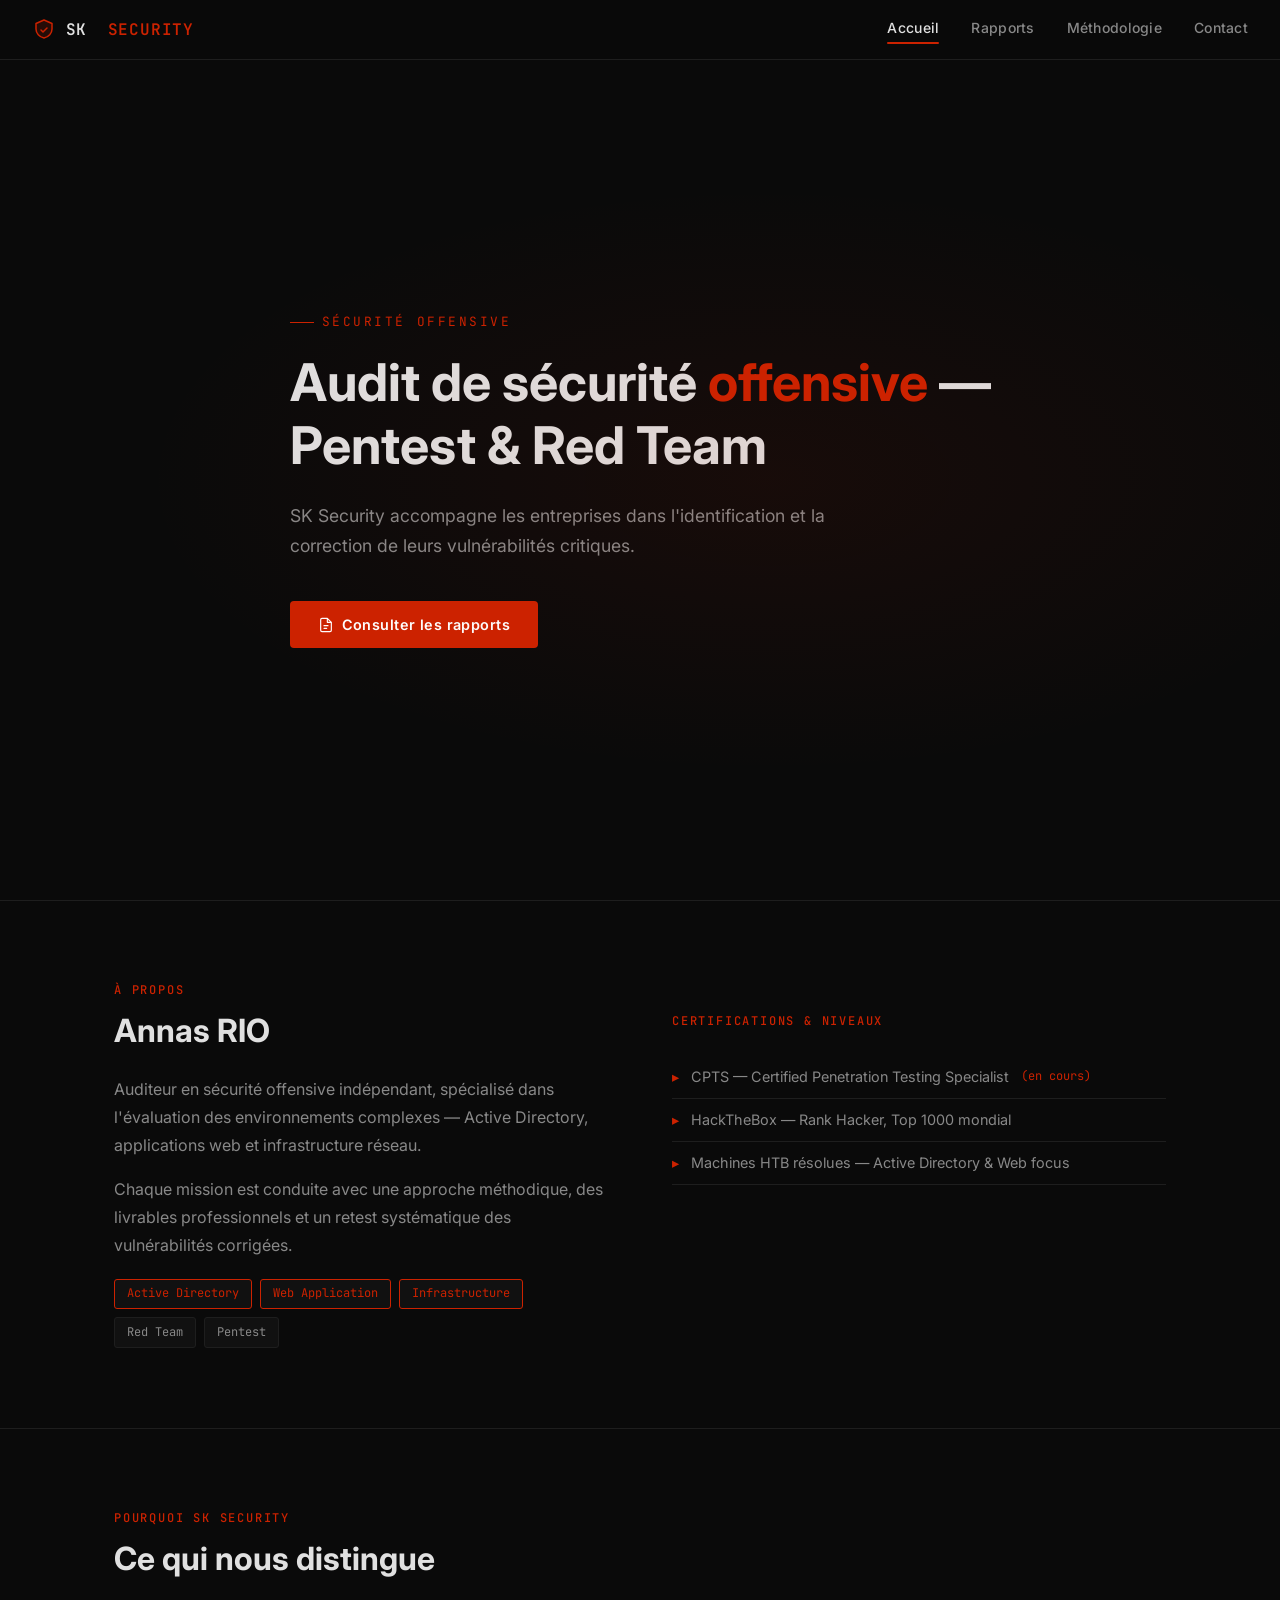
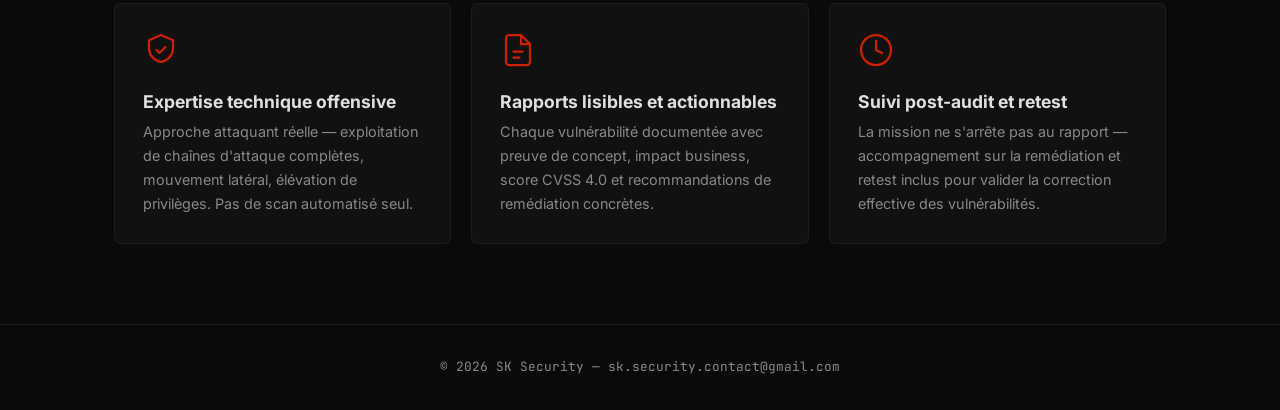
==== index.html @ df907292 "changement email" ====
<!DOCTYPE html>
<html lang="fr">
<head>
  <meta charset="UTF-8" />
  <meta name="viewport" content="width=device-width, initial-scale=1.0" />
  <title>SK Security — Pentest & Red Team</title>
  <meta name="description" content="Cabinet de pentest freelance français. Audit de sécurité offensive, Active Directory, Web Application, Infrastructure." />
  <link rel="stylesheet" href="css/style.css" />
</head>
<body>

<!-- ── NAVBAR ──────────────────────────────────────────────────────────── -->
<nav class="navbar" aria-label="Navigation principale">
  <a href="index.html" class="nav-logo" aria-label="SK Security — accueil">
    <svg width="24" height="24" viewBox="0 0 24 24" fill="none" aria-hidden="true">
      <path d="M12 2L4 5.5V11c0 4.418 3.358 8.166 8 9 4.642-.834 8-4.582 8-9V5.5L12 2Z"
            fill="rgba(204,34,0,.15)" stroke="#CC2200" stroke-width="1.5"
            stroke-linejoin="round"/>
      <path d="M9 12l2 2 4-4" stroke="#CC2200" stroke-width="1.5"
            stroke-linecap="round" stroke-linejoin="round"/>
    </svg>
    SK&nbsp;<span>SECURITY</span>
  </a>

  <button class="nav-toggle" aria-label="Ouvrir le menu" aria-expanded="false" aria-controls="nav-list">
    <span></span><span></span><span></span>
  </button>

  <ul class="nav-links" id="nav-list" role="list">
    <li><a href="index.html">Accueil</a></li>
    <li><a href="reports.html">Rapports</a></li>
    <li><a href="methodology.html">Méthodologie</a></li>
    <li><a href="contact.html">Contact</a></li>
  </ul>
</nav>

<main>

  <!-- ── HERO ──────────────────────────────────────────────────────────── -->
  <section class="hero" id="accueil">
    <div class="container">
      <p class="hero-eyebrow">Sécurité offensive</p>
      <h1>Audit de sécurité <em>offensive</em> —<br>Pentest &amp; Red Team</h1>
      <p class="hero-sub">
        SK Security accompagne les entreprises dans l'identification et
        la correction de leurs vulnérabilités critiques.
      </p>
      <a href="reports.html" class="btn">
        <svg width="16" height="16" viewBox="0 0 24 24" fill="none" aria-hidden="true">
          <path d="M14 2H6a2 2 0 0 0-2 2v16a2 2 0 0 0 2 2h12a2 2 0 0 0 2-2V8l-6-6Z"
                stroke="currentColor" stroke-width="1.75" stroke-linejoin="round"/>
          <polyline points="14,2 14,8 20,8" stroke="currentColor" stroke-width="1.75"
                    stroke-linejoin="round"/>
          <line x1="9" y1="13" x2="15" y2="13" stroke="currentColor" stroke-width="1.75"
                stroke-linecap="round"/>
          <line x1="9" y1="17" x2="13" y2="17" stroke="currentColor" stroke-width="1.75"
                stroke-linecap="round"/>
        </svg>
        Consulter les rapports
      </a>
    </div>
  </section>

  <!-- ── À PROPOS ──────────────────────────────────────────────────────── -->
  <section id="apropos">
    <div class="container">
      <p class="section-label">À propos</p>
      <div class="about-grid">
        <div class="about-text">
          <h2>Annas RIO</h2>
          <p>
            Auditeur en sécurité offensive indépendant, spécialisé dans
            l'évaluation des environnements complexes — Active Directory,
            applications web et infrastructure réseau.
          </p>
          <p>
            Chaque mission est conduite avec une approche méthodique,
            des livrables professionnels et un retest systématique
            des vulnérabilités corrigées.
          </p>
          <div class="tag-list">
            <span class="tag accent">Active Directory</span>
            <span class="tag accent">Web Application</span>
            <span class="tag accent">Infrastructure</span>
            <span class="tag">Red Team</span>
            <span class="tag">Pentest</span>
          </div>
        </div>
        <div>
          <p class="section-label">Certifications &amp; Niveaux</p>
          <ul class="cert-list">
            <li>CPTS — Certified Penetration Testing Specialist <span class="mono" style="color:var(--accent);font-size:.75rem;">(en cours)</span></li>
            <li>HackTheBox — Rank Hacker, Top&nbsp;1000 mondial</li>
            <li>Machines HTB résolues — Active Directory &amp; Web focus</li>
          </ul>
        </div>
      </div>
    </div>
  </section>

  <!-- ── POURQUOI SK SECURITY ───────────────────────────────────────────── -->
  <section id="pourquoi">
    <div class="container">
      <p class="section-label">Pourquoi SK Security</p>
      <h2>Ce qui nous distingue</h2>
      <div class="cards-grid">

        <div class="card">
          <svg class="card-icon" viewBox="0 0 24 24" fill="none" aria-hidden="true">
            <path d="M12 2L4 5.5V11c0 4.418 3.358 8.166 8 9 4.642-.834 8-4.582 8-9V5.5L12 2Z"
                  stroke="currentColor" stroke-width="1.5" stroke-linejoin="round"/>
            <path d="M9 12l2 2 4-4" stroke="currentColor" stroke-width="1.5"
                  stroke-linecap="round" stroke-linejoin="round"/>
          </svg>
          <h3>Expertise technique offensive</h3>
          <p>
            Approche attaquant réelle — exploitation de chaînes d'attaque complètes,
            mouvement latéral, élévation de privilèges. Pas de scan automatisé seul.
          </p>
        </div>

        <div class="card">
          <svg class="card-icon" viewBox="0 0 24 24" fill="none" aria-hidden="true">
            <path d="M14 2H6a2 2 0 0 0-2 2v16a2 2 0 0 0 2 2h12a2 2 0 0 0 2-2V8l-6-6Z"
                  stroke="currentColor" stroke-width="1.5" stroke-linejoin="round"/>
            <polyline points="14,2 14,8 20,8" stroke="currentColor" stroke-width="1.5"/>
            <line x1="9" y1="13" x2="15" y2="13" stroke="currentColor" stroke-width="1.5" stroke-linecap="round"/>
            <line x1="9" y1="17" x2="13" y2="17" stroke="currentColor" stroke-width="1.5" stroke-linecap="round"/>
          </svg>
          <h3>Rapports lisibles et actionnables</h3>
          <p>
            Chaque vulnérabilité documentée avec preuve de concept, impact business,
            score CVSS 4.0 et recommandations de remédiation concrètes.
          </p>
        </div>

        <div class="card">
          <svg class="card-icon" viewBox="0 0 24 24" fill="none" aria-hidden="true">
            <circle cx="12" cy="12" r="10" stroke="currentColor" stroke-width="1.5"/>
            <polyline points="12,6 12,12 16,14" stroke="currentColor" stroke-width="1.5"
                      stroke-linecap="round" stroke-linejoin="round"/>
          </svg>
          <h3>Suivi post-audit et retest</h3>
          <p>
            La mission ne s'arrête pas au rapport — accompagnement sur la remédiation
            et retest inclus pour valider la correction effective des vulnérabilités.
          </p>
        </div>

      </div>
    </div>
  </section>

</main>

<footer>
  <div class="container">
    © 2026 SK Security —
    <a href="mailto:sk.security.contact@gmail.com">sk.security.contact@gmail.com</a>
  </div>
</footer>

<script src="js/main.js"></script>
</body>
</html>
---- css/style.css ----
@import url('https://fonts.googleapis.com/css2?family=Inter:wght@300;400;500;600;700&family=JetBrains+Mono:wght@400;500;600&display=swap');

*, *::before, *::after { box-sizing: border-box; margin: 0; padding: 0; }

:root {
  --bg:        #0a0a0a;
  --bg-card:   #111111;
  --bg-hover:  #161616;
  --border:    #1e1e1e;
  --text:      #e0e0e0;
  --text-muted:#888888;
  --accent:    #CC2200;
  --accent-h:  #e02600;
  --crit:      #CC0000;
  --high:      #FF6600;
  --med:       #FFAA00;
  --low:       #00AA44;
  --font:      'Inter', system-ui, sans-serif;
  --mono:      'JetBrains Mono', monospace;
}

html { scroll-behavior: smooth; font-size: 16px; }

body {
  background: var(--bg);
  color: var(--text);
  font-family: var(--font);
  line-height: 1.6;
  -webkit-font-smoothing: antialiased;
}

a { color: var(--accent); text-decoration: none; transition: color .2s; }
a:hover { color: var(--accent-h); }

/* ─── NAVBAR ─────────────────────────────────────────────────────────────── */
.navbar {
  position: fixed; top: 0; left: 0; right: 0; z-index: 1000;
  display: flex; align-items: center; justify-content: space-between;
  padding: 0 2rem;
  height: 60px;
  background: rgba(10,10,10,.92);
  backdrop-filter: blur(12px);
  border-bottom: 1px solid var(--border);
}

.nav-logo {
  display: flex; align-items: center; gap: .6rem;
  font-family: var(--mono); font-size: 1rem; font-weight: 600;
  color: var(--text); letter-spacing: .05em;
}
.nav-logo svg { flex-shrink: 0; }
.nav-logo span { color: var(--accent); }

.nav-links {
  display: flex; gap: 2rem; list-style: none;
}
.nav-links a {
  font-size: .875rem; font-weight: 500;
  color: var(--text-muted); letter-spacing: .02em;
  transition: color .2s;
}
.nav-links a:hover,
.nav-links a.active { color: var(--text); }
.nav-links a.active::after {
  content: ''; display: block;
  height: 2px; background: var(--accent); border-radius: 2px;
  margin-top: 2px;
}

/* hamburger */
.nav-toggle {
  display: none; flex-direction: column; gap: 5px;
  background: none; border: none; cursor: pointer; padding: 4px;
}
.nav-toggle span {
  display: block; width: 22px; height: 2px;
  background: var(--text); border-radius: 2px;
  transition: transform .25s, opacity .25s;
}
.nav-toggle.open span:nth-child(1) { transform: translateY(7px) rotate(45deg); }
.nav-toggle.open span:nth-child(2) { opacity: 0; }
.nav-toggle.open span:nth-child(3) { transform: translateY(-7px) rotate(-45deg); }

@media (max-width: 700px) {
  .nav-toggle { display: flex; }
  .nav-links {
    position: fixed; top: 60px; left: 0; right: 0;
    flex-direction: column; gap: 0;
    background: #0d0d0d;
    border-bottom: 1px solid var(--border);
    max-height: 0; overflow: hidden;
    transition: max-height .3s ease;
  }
  .nav-links.open { max-height: 300px; }
  .nav-links li a {
    display: block; padding: .9rem 2rem;
    border-bottom: 1px solid var(--border);
    font-size: 1rem;
  }
}

/* ─── LAYOUT ──────────────────────────────────────────────────────────────── */
main { padding-top: 60px; }

.container {
  max-width: 1100px;
  margin: 0 auto;
  padding: 0 1.5rem;
}

section { padding: 5rem 0; }
section + section { border-top: 1px solid var(--border); }

.section-label {
  font-family: var(--mono); font-size: .75rem; font-weight: 500;
  color: var(--accent); letter-spacing: .15em; text-transform: uppercase;
  margin-bottom: .75rem;
}
h1, h2, h3 { font-weight: 700; line-height: 1.2; }
h1 { font-size: clamp(2rem, 5vw, 3.25rem); }
h2 { font-size: clamp(1.5rem, 3vw, 2rem); margin-bottom: 1.5rem; }
h3 { font-size: 1.1rem; margin-bottom: .5rem; }

/* ─── HERO ────────────────────────────────────────────────────────────────── */
.hero {
  min-height: calc(100vh - 60px);
  display: flex; align-items: center;
  position: relative; overflow: hidden;
}
.hero::before {
  content: '';
  position: absolute; inset: 0;
  background: radial-gradient(ellipse 70% 50% at 60% 50%, rgba(204,34,0,.07) 0%, transparent 70%);
  pointer-events: none;
}
.hero-eyebrow {
  font-family: var(--mono); font-size: .8rem;
  color: var(--accent); letter-spacing: .2em; text-transform: uppercase;
  margin-bottom: 1.25rem;
  display: flex; align-items: center; gap: .5rem;
}
.hero-eyebrow::before {
  content: ''; display: inline-block;
  width: 24px; height: 1px; background: var(--accent);
}
.hero h1 { max-width: 720px; margin-bottom: 1.5rem; }
.hero h1 em { font-style: normal; color: var(--accent); }
.hero-sub {
  font-size: 1.1rem; color: var(--text-muted);
  max-width: 560px; margin-bottom: 2.5rem; line-height: 1.7;
}
.btn {
  display: inline-flex; align-items: center; gap: .5rem;
  padding: .75rem 1.75rem;
  background: var(--accent); color: #fff;
  font-weight: 600; font-size: .9rem; letter-spacing: .03em;
  border-radius: 4px; border: none; cursor: pointer;
  transition: background .2s, transform .15s;
}
.btn:hover { background: var(--accent-h); color: #fff; transform: translateY(-1px); }
.btn-outline {
  background: transparent;
  border: 1px solid var(--border);
  color: var(--text-muted);
}
.btn-outline:hover { border-color: var(--accent); color: var(--text); background: transparent; }
.btn-disabled {
  background: var(--bg-card);
  border: 1px solid var(--border);
  color: var(--text-muted);
  cursor: default; pointer-events: none;
}

/* ─── ABOUT ───────────────────────────────────────────────────────────────── */
.about-grid {
  display: grid;
  grid-template-columns: 1fr 1fr;
  gap: 4rem; align-items: start;
}
@media (max-width: 768px) { .about-grid { grid-template-columns: 1fr; gap: 2rem; } }

.about-text p { color: var(--text-muted); margin-bottom: 1rem; line-height: 1.75; }

.tag-list { display: flex; flex-wrap: wrap; gap: .5rem; margin-top: 1.25rem; }
.tag {
  font-family: var(--mono); font-size: .75rem;
  padding: .3rem .75rem;
  background: var(--bg-card); border: 1px solid var(--border);
  border-radius: 3px; color: var(--text-muted);
}
.tag.accent { border-color: var(--accent); color: var(--accent); }

.cert-list { list-style: none; margin-top: 1.5rem; }
.cert-list li {
  display: flex; align-items: center; gap: .75rem;
  padding: .6rem 0; border-bottom: 1px solid var(--border);
  font-size: .9rem; color: var(--text-muted);
}
.cert-list li::before {
  content: '▸'; color: var(--accent); flex-shrink: 0;
}

/* ─── CARDS (WHY) ─────────────────────────────────────────────────────────── */
.cards-grid {
  display: grid;
  grid-template-columns: repeat(3, 1fr);
  gap: 1.25rem;
}
@media (max-width: 900px) { .cards-grid { grid-template-columns: 1fr 1fr; } }
@media (max-width: 600px) { .cards-grid { grid-template-columns: 1fr; } }

.card {
  background: var(--bg-card);
  border: 1px solid var(--border);
  border-radius: 6px; padding: 1.75rem;
  transition: border-color .2s, background .2s, transform .2s;
}
.card:hover {
  border-color: rgba(204,34,0,.4);
  background: var(--bg-hover);
  transform: translateY(-3px);
}
.card-icon {
  width: 36px; height: 36px; margin-bottom: 1rem;
  color: var(--accent);
}
.card p { font-size: .9rem; color: var(--text-muted); line-height: 1.65; margin-top: .4rem; }

/* ─── REPORTS PAGE ────────────────────────────────────────────────────────── */
.page-hero {
  padding: 4rem 0 2rem;
  border-bottom: 1px solid var(--border);
}
.page-hero p { color: var(--text-muted); max-width: 600px; margin-top: .75rem; font-size: .95rem; }

.disclaimer {
  font-family: var(--mono); font-size: .78rem;
  color: var(--text-muted);
  background: var(--bg-card);
  border: 1px solid var(--border);
  border-left: 3px solid var(--accent);
  padding: .75rem 1rem;
  border-radius: 3px;
  margin: 2rem 0;
}

.reports-grid {
  display: grid;
  grid-template-columns: repeat(auto-fill, minmax(300px, 1fr));
  gap: 1.25rem;
  margin-top: 1.5rem;
}

.report-card {
  background: var(--bg-card);
  border: 1px solid var(--border);
  border-radius: 6px; padding: 1.5rem;
  transition: border-color .2s, background .2s, transform .2s;
  display: flex; flex-direction: column; gap: .75rem;
}
.report-card:not(.disabled):hover {
  border-color: rgba(204,34,0,.4);
  background: var(--bg-hover);
  transform: translateY(-3px);
}
.report-card.disabled { opacity: .5; cursor: default; }

.report-card-header { display: flex; align-items: flex-start; justify-content: space-between; gap: .5rem; }
.report-card-title { font-family: var(--mono); font-weight: 600; font-size: 1rem; }
.report-card-meta { display: flex; flex-wrap: wrap; gap: .4rem; }
.report-card-desc { font-size: .85rem; color: var(--text-muted); }
.report-card-footer { display: flex; justify-content: flex-end; margin-top: auto; }

/* ─── BADGES ──────────────────────────────────────────────────────────────── */
.badge {
  display: inline-flex; align-items: center;
  font-family: var(--mono); font-size: .7rem; font-weight: 600;
  padding: .25rem .6rem; border-radius: 3px;
  letter-spacing: .04em; text-transform: uppercase;
  white-space: nowrap;
}
.badge-easy   { background: rgba(0,170,68,.15);  color: var(--low);  border: 1px solid rgba(0,170,68,.3); }
.badge-medium { background: rgba(255,170,0,.12); color: var(--med);  border: 1px solid rgba(255,170,0,.3); }
.badge-hard   { background: rgba(255,102,0,.12); color: var(--high); border: 1px solid rgba(255,102,0,.3); }
.badge-crit   { background: rgba(204,0,0,.15);   color: var(--crit); border: 1px solid rgba(204,0,0,.3); }
.badge-type   { background: var(--bg); color: var(--text-muted); border: 1px solid var(--border); }

/* ─── METHODOLOGY PAGE ────────────────────────────────────────────────────── */
.kill-chain { margin: 2rem 0; }

.kc-item {
  display: flex; gap: 1.25rem;
  padding: 1.25rem 0;
  border-bottom: 1px solid var(--border);
}
.kc-item:last-child { border-bottom: none; }
.kc-num {
  font-family: var(--mono); font-size: .8rem; font-weight: 600;
  color: var(--accent); flex-shrink: 0; width: 28px; padding-top: 2px;
}
.kc-content h3 { font-size: .95rem; margin-bottom: .25rem; }
.kc-content p { font-size: .875rem; color: var(--text-muted); line-height: 1.6; }

.cvss-grid {
  display: grid;
  grid-template-columns: repeat(auto-fill, minmax(180px, 1fr));
  gap: .75rem; margin-top: 1.5rem;
}
.cvss-item {
  background: var(--bg-card); border: 1px solid var(--border);
  border-radius: 5px; padding: 1rem;
}
.cvss-item .score { font-family: var(--mono); font-size: 1.4rem; font-weight: 700; }
.cvss-item .label { font-size: .8rem; color: var(--text-muted); margin-top: .15rem; }
.cvss-item .range { font-family: var(--mono); font-size: .7rem; color: var(--text-muted); }

.tools-grid {
  display: grid; grid-template-columns: repeat(2, 1fr); gap: 1.25rem; margin-top: 1.5rem;
}
@media (max-width: 650px) { .tools-grid { grid-template-columns: 1fr; } }

.tool-cat {
  background: var(--bg-card); border: 1px solid var(--border);
  border-radius: 6px; padding: 1.25rem;
}
.tool-cat h3 {
  font-family: var(--mono); font-size: .8rem;
  color: var(--accent); letter-spacing: .1em; text-transform: uppercase;
  margin-bottom: .75rem;
}
.tool-cat ul { list-style: none; }
.tool-cat li {
  font-size: .875rem; color: var(--text-muted);
  padding: .25rem 0;
  display: flex; align-items: center; gap: .5rem;
}
.tool-cat li::before { content: '–'; color: var(--border); }

.deliverables { margin-top: 1.5rem; }
.deliverable-item {
  display: flex; gap: 1rem; align-items: flex-start;
  padding: .9rem 0; border-bottom: 1px solid var(--border);
}
.deliverable-item:last-child { border-bottom: none; }
.del-icon { color: var(--accent); flex-shrink: 0; margin-top: 2px; }
.deliverable-item p { font-size: .875rem; color: var(--text-muted); line-height: 1.6; }

/* ─── CONTACT PAGE ────────────────────────────────────────────────────────── */
.contact-grid {
  display: grid; grid-template-columns: 1fr 1fr; gap: 4rem;
}
@media (max-width: 768px) { .contact-grid { grid-template-columns: 1fr; gap: 2rem; } }

.contact-info { display: flex; flex-direction: column; gap: 1.25rem; }

.contact-item {
  display: flex; gap: 1rem; align-items: flex-start;
  background: var(--bg-card); border: 1px solid var(--border);
  border-radius: 6px; padding: 1.25rem;
  transition: border-color .2s;
}
.contact-item:hover { border-color: rgba(204,34,0,.3); }
.contact-item-icon { color: var(--accent); flex-shrink: 0; margin-top: 2px; }
.contact-item-text .label {
  font-size: .75rem; font-family: var(--mono);
  color: var(--text-muted); text-transform: uppercase; letter-spacing: .1em;
  margin-bottom: .25rem;
}
.contact-item-text a, .contact-item-text p {
  font-size: .95rem; color: var(--text);
}

.contact-cta {
  background: var(--bg-card); border: 1px solid var(--border);
  border-radius: 6px; padding: 2rem;
  display: flex; flex-direction: column; justify-content: center;
}
.contact-cta h3 { margin-bottom: 1rem; }
.contact-cta p { font-size: .9rem; color: var(--text-muted); margin-bottom: 1.5rem; line-height: 1.7; }

/* ─── FOOTER ──────────────────────────────────────────────────────────────── */
footer {
  border-top: 1px solid var(--border);
  padding: 2rem 1.5rem;
  text-align: center;
  font-size: .8rem;
  color: var(--text-muted);
  font-family: var(--mono);
}
footer a { color: var(--text-muted); }
footer a:hover { color: var(--accent); }

/* ─── MISC ────────────────────────────────────────────────────────────────── */
.text-muted { color: var(--text-muted); }
.mono { font-family: var(--mono); }
.mt-1 { margin-top: .5rem; }
.mt-2 { margin-top: 1rem; }
.mt-3 { margin-top: 1.5rem; }

/* Scrollbar */
::-webkit-scrollbar { width: 6px; }
::-webkit-scrollbar-track { background: var(--bg); }
::-webkit-scrollbar-thumb { background: #2a2a2a; border-radius: 3px; }
::-webkit-scrollbar-thumb:hover { background: #3a3a3a; }
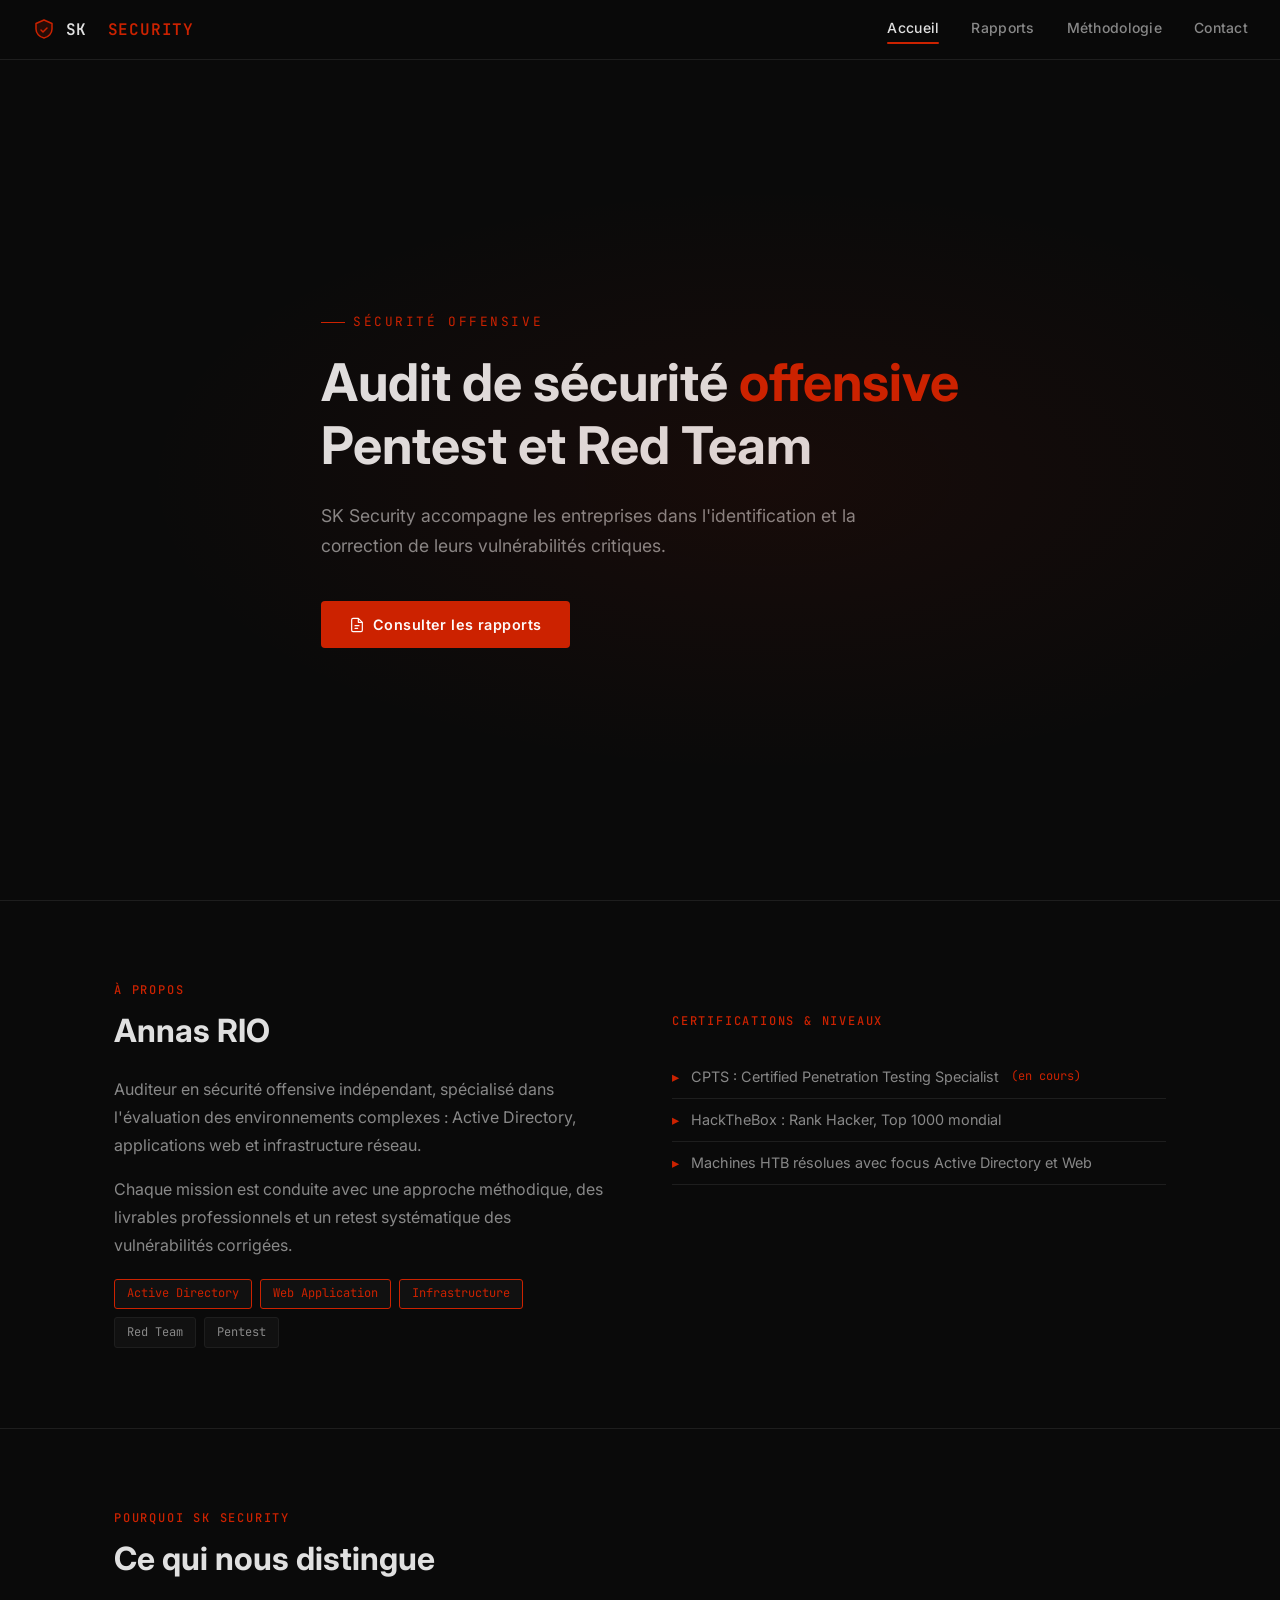
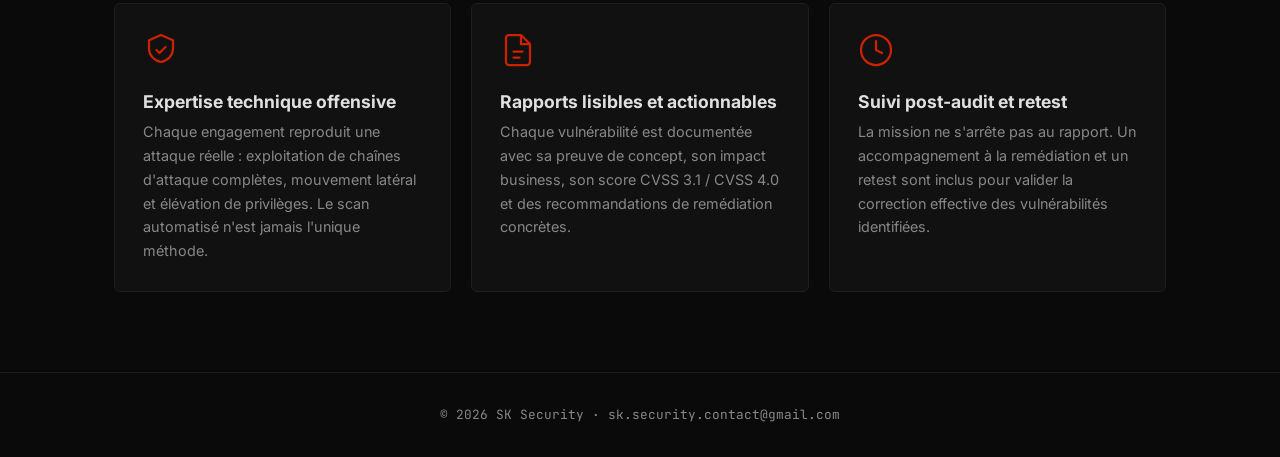
==== commit 6506d0c1: "changement de certains textes" ====
--- a/index.html
+++ b/index.html
@@ -3,7 +3,7 @@
 <head>
   <meta charset="UTF-8" />
   <meta name="viewport" content="width=device-width, initial-scale=1.0" />
-  <title>SK Security — Pentest & Red Team</title>
+  <title>SK Security · Pentest &amp; Red Team</title>
   <meta name="description" content="Cabinet de pentest freelance français. Audit de sécurité offensive, Active Directory, Web Application, Infrastructure." />
   <link rel="stylesheet" href="css/style.css" />
 </head>
@@ -11,7 +11,7 @@
 
 <!-- ── NAVBAR ──────────────────────────────────────────────────────────── -->
 <nav class="navbar" aria-label="Navigation principale">
-  <a href="index.html" class="nav-logo" aria-label="SK Security — accueil">
+  <a href="index.html" class="nav-logo" aria-label="SK Security, accueil">
     <svg width="24" height="24" viewBox="0 0 24 24" fill="none" aria-hidden="true">
       <path d="M12 2L4 5.5V11c0 4.418 3.358 8.166 8 9 4.642-.834 8-4.582 8-9V5.5L12 2Z"
             fill="rgba(204,34,0,.15)" stroke="#CC2200" stroke-width="1.5"
@@ -40,7 +40,7 @@
   <section class="hero" id="accueil">
     <div class="container">
       <p class="hero-eyebrow">Sécurité offensive</p>
-      <h1>Audit de sécurité <em>offensive</em> —<br>Pentest &amp; Red Team</h1>
+      <h1>Audit de sécurité <em>offensive</em><br>Pentest et Red Team</h1>
       <p class="hero-sub">
         SK Security accompagne les entreprises dans l'identification et
         la correction de leurs vulnérabilités critiques.
@@ -70,7 +70,7 @@
           <h2>Annas RIO</h2>
           <p>
             Auditeur en sécurité offensive indépendant, spécialisé dans
-            l'évaluation des environnements complexes — Active Directory,
+            l'évaluation des environnements complexes : Active Directory,
             applications web et infrastructure réseau.
           </p>
           <p>
@@ -88,11 +88,11 @@
         </div>
         <div>
           <p class="section-label">Certifications &amp; Niveaux</p>
-          <ul class="cert-list">
-            <li>CPTS — Certified Penetration Testing Specialist <span class="mono" style="color:var(--accent);font-size:.75rem;">(en cours)</span></li>
-            <li>HackTheBox — Rank Hacker, Top&nbsp;1000 mondial</li>
-            <li>Machines HTB résolues — Active Directory &amp; Web focus</li>
-          </ul>
+          <div class="cert-list">
+            <p>CPTS : Certified Penetration Testing Specialist <span class="mono" style="color:var(--accent);font-size:.75rem;">(en cours)</span></p>
+            <p>HackTheBox : Rank Hacker, Top&nbsp;1000 mondial</p>
+            <p>Machines HTB résolues avec focus Active Directory et Web</p>
+          </div>
         </div>
       </div>
     </div>
@@ -114,8 +114,8 @@
           </svg>
           <h3>Expertise technique offensive</h3>
           <p>
-            Approche attaquant réelle — exploitation de chaînes d'attaque complètes,
-            mouvement latéral, élévation de privilèges. Pas de scan automatisé seul.
+            Chaque engagement reproduit une attaque réelle : exploitation de chaînes d'attaque complètes,
+            mouvement latéral et élévation de privilèges. Le scan automatisé n'est jamais l'unique méthode.
           </p>
         </div>
 
@@ -129,8 +129,8 @@
           </svg>
           <h3>Rapports lisibles et actionnables</h3>
           <p>
-            Chaque vulnérabilité documentée avec preuve de concept, impact business,
-            score CVSS 4.0 et recommandations de remédiation concrètes.
+            Chaque vulnérabilité est documentée avec sa preuve de concept, son impact business,
+            son score CVSS 3.1 / CVSS 4.0 et des recommandations de remédiation concrètes.
           </p>
         </div>
 
@@ -142,8 +142,8 @@
           </svg>
           <h3>Suivi post-audit et retest</h3>
           <p>
-            La mission ne s'arrête pas au rapport — accompagnement sur la remédiation
-            et retest inclus pour valider la correction effective des vulnérabilités.
+            La mission ne s'arrête pas au rapport. Un accompagnement à la remédiation
+            et un retest sont inclus pour valider la correction effective des vulnérabilités identifiées.
           </p>
         </div>
 
@@ -155,7 +155,7 @@
 
 <footer>
   <div class="container">
-    © 2026 SK Security —
+    © 2026 SK Security ·
     <a href="mailto:sk.security.contact@gmail.com">sk.security.contact@gmail.com</a>
   </div>
 </footer>
--- a/css/style.css
+++ b/css/style.css
@@ -190,13 +190,13 @@
 }
 .tag.accent { border-color: var(--accent); color: var(--accent); }
 
-.cert-list { list-style: none; margin-top: 1.5rem; }
-.cert-list li {
+.cert-list { margin-top: 1.5rem; }
+.cert-list p {
   display: flex; align-items: center; gap: .75rem;
   padding: .6rem 0; border-bottom: 1px solid var(--border);
-  font-size: .9rem; color: var(--text-muted);
-}
-.cert-list li::before {
+  font-size: .9rem; color: var(--text-muted); margin: 0;
+}
+.cert-list p::before {
   content: '▸'; color: var(--accent); flex-shrink: 0;
 }
 
@@ -328,13 +328,10 @@
   color: var(--accent); letter-spacing: .1em; text-transform: uppercase;
   margin-bottom: .75rem;
 }
-.tool-cat ul { list-style: none; }
-.tool-cat li {
+.tool-cat p {
   font-size: .875rem; color: var(--text-muted);
-  padding: .25rem 0;
-  display: flex; align-items: center; gap: .5rem;
-}
-.tool-cat li::before { content: '–'; color: var(--border); }
+  line-height: 1.65; margin: 0;
+}
 
 .deliverables { margin-top: 1.5rem; }
 .deliverable-item {
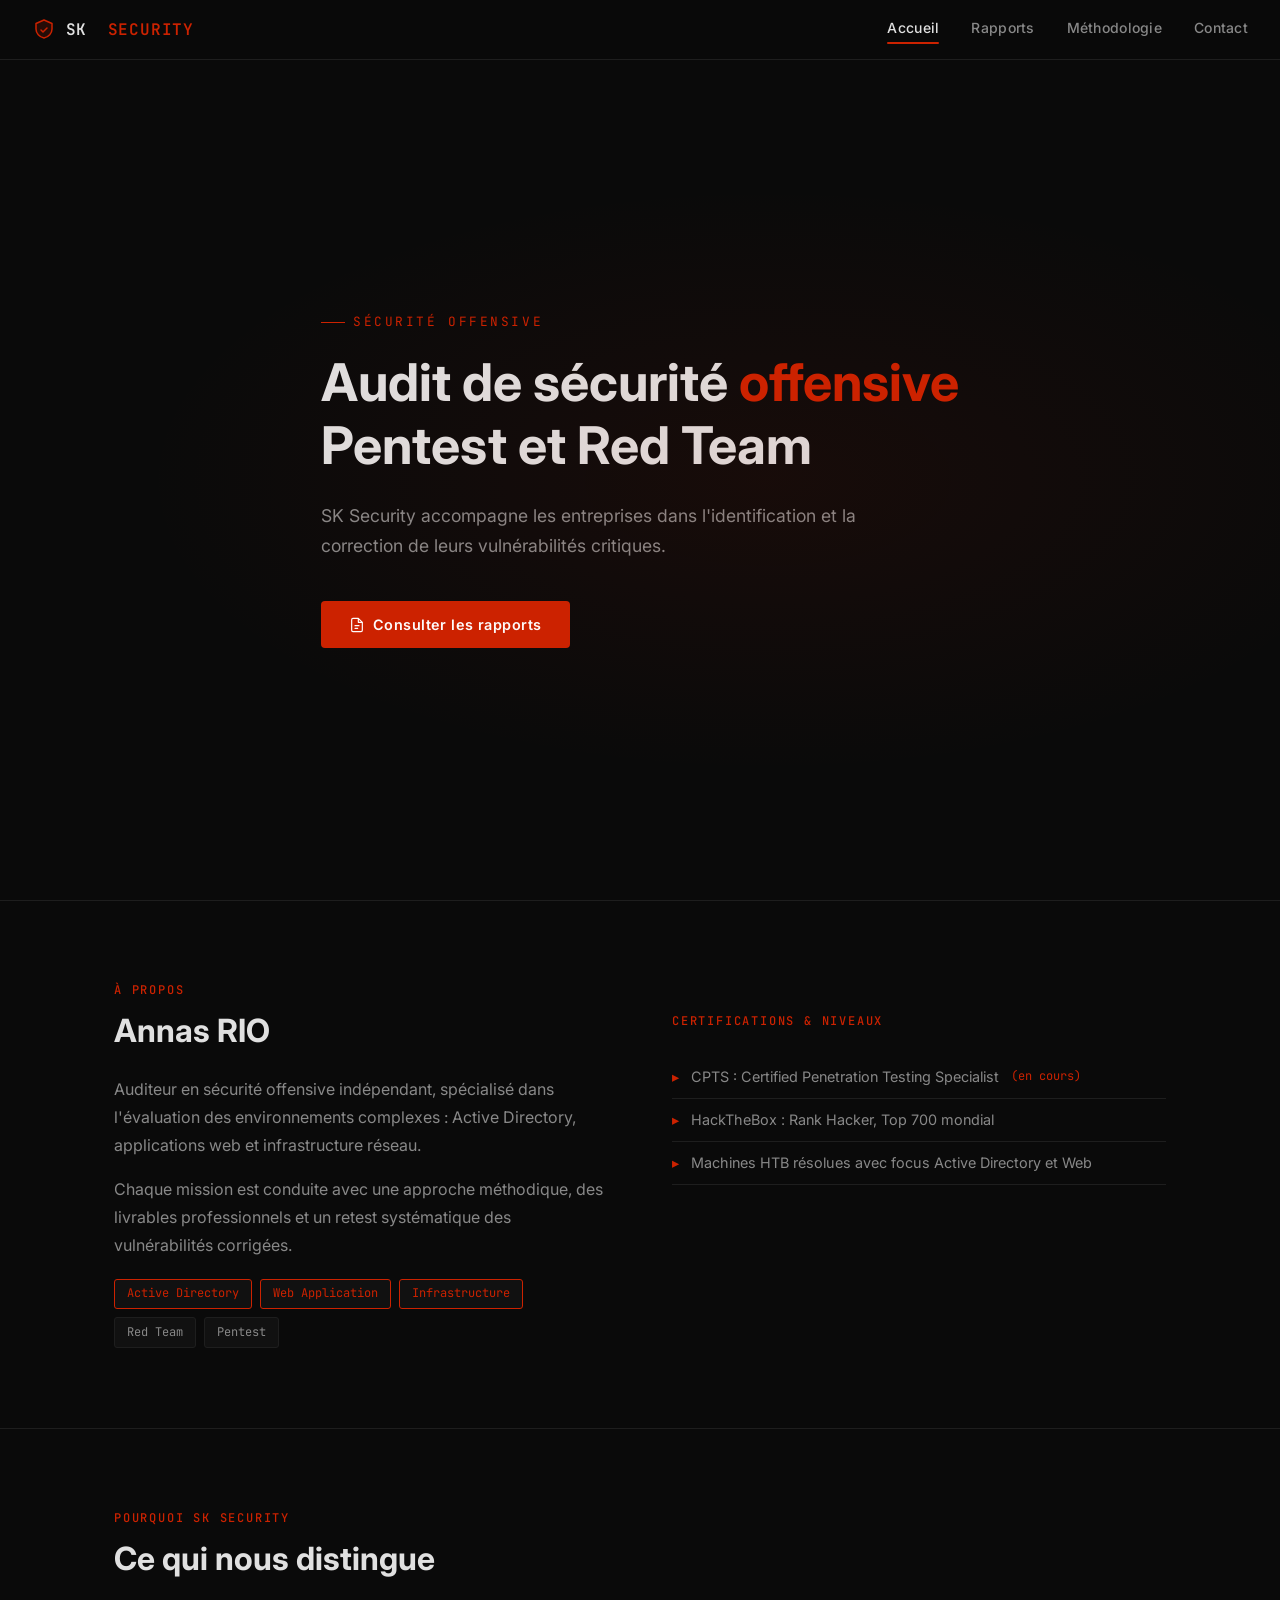
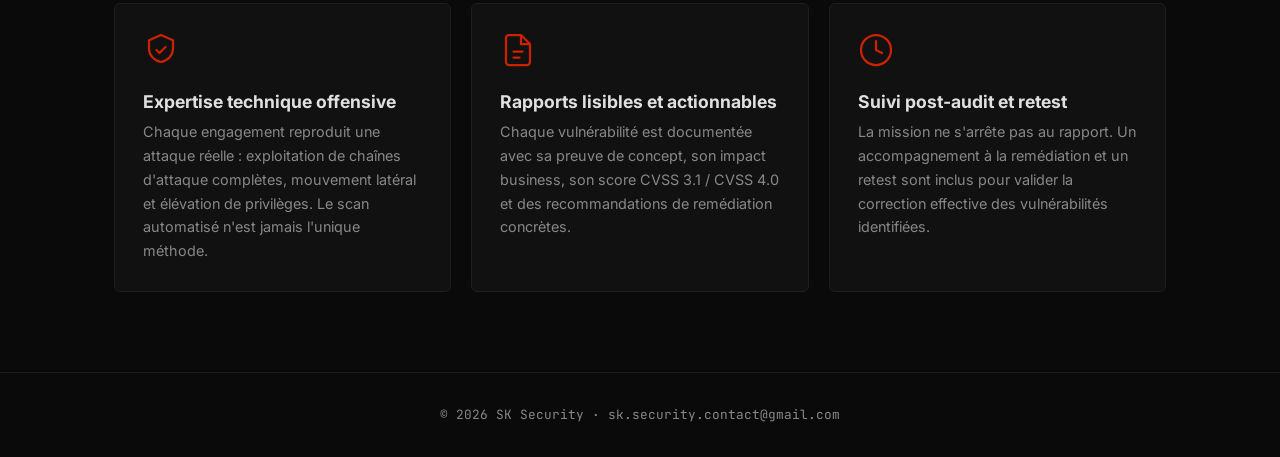
==== commit 9a97373e: "modif du site" ====
--- a/index.html
+++ b/index.html
@@ -90,7 +90,7 @@
           <p class="section-label">Certifications &amp; Niveaux</p>
           <div class="cert-list">
             <p>CPTS : Certified Penetration Testing Specialist <span class="mono" style="color:var(--accent);font-size:.75rem;">(en cours)</span></p>
-            <p>HackTheBox : Rank Hacker, Top&nbsp;1000 mondial</p>
+            <p>HackTheBox : Rank Hacker, Top&nbsp;700 mondial</p>
             <p>Machines HTB résolues avec focus Active Directory et Web</p>
           </div>
         </div>
--- a/css/style.css
+++ b/css/style.css
@@ -244,11 +244,41 @@
   margin: 2rem 0;
 }
 
+.carousel-wrapper {
+  display: flex;
+  align-items: center;
+  gap: .75rem;
+  margin-top: 1.5rem;
+}
+
+.carousel-btn {
+  flex-shrink: 0;
+  width: 40px; height: 40px;
+  background: var(--bg-card);
+  border: 1px solid var(--border);
+  border-radius: 4px;
+  color: var(--text);
+  font-size: 1.1rem;
+  cursor: pointer;
+  transition: border-color .2s, color .2s, background .2s;
+  display: flex; align-items: center; justify-content: center;
+}
+.carousel-btn:hover:not(:disabled) {
+  border-color: var(--accent);
+  color: var(--accent);
+  background: var(--bg-hover);
+}
+.carousel-btn:disabled {
+  opacity: .25;
+  cursor: default;
+}
+
 .reports-grid {
-  display: grid;
-  grid-template-columns: repeat(auto-fill, minmax(300px, 1fr));
+  display: flex;
   gap: 1.25rem;
-  margin-top: 1.5rem;
+  overflow: hidden;
+  scroll-behavior: smooth;
+  flex: 1;
 }
 
 .report-card {
@@ -257,6 +287,14 @@
   border-radius: 6px; padding: 1.5rem;
   transition: border-color .2s, background .2s, transform .2s;
   display: flex; flex-direction: column; gap: .75rem;
+  flex: 0 0 calc((100% - 2 * 1.25rem) / 3);
+  scroll-snap-align: start;
+}
+@media (max-width: 900px) {
+  .report-card { flex: 0 0 calc((100% - 1.25rem) / 2); }
+}
+@media (max-width: 600px) {
+  .report-card { flex: 0 0 100%; }
 }
 .report-card:not(.disabled):hover {
   border-color: rgba(204,34,0,.4);
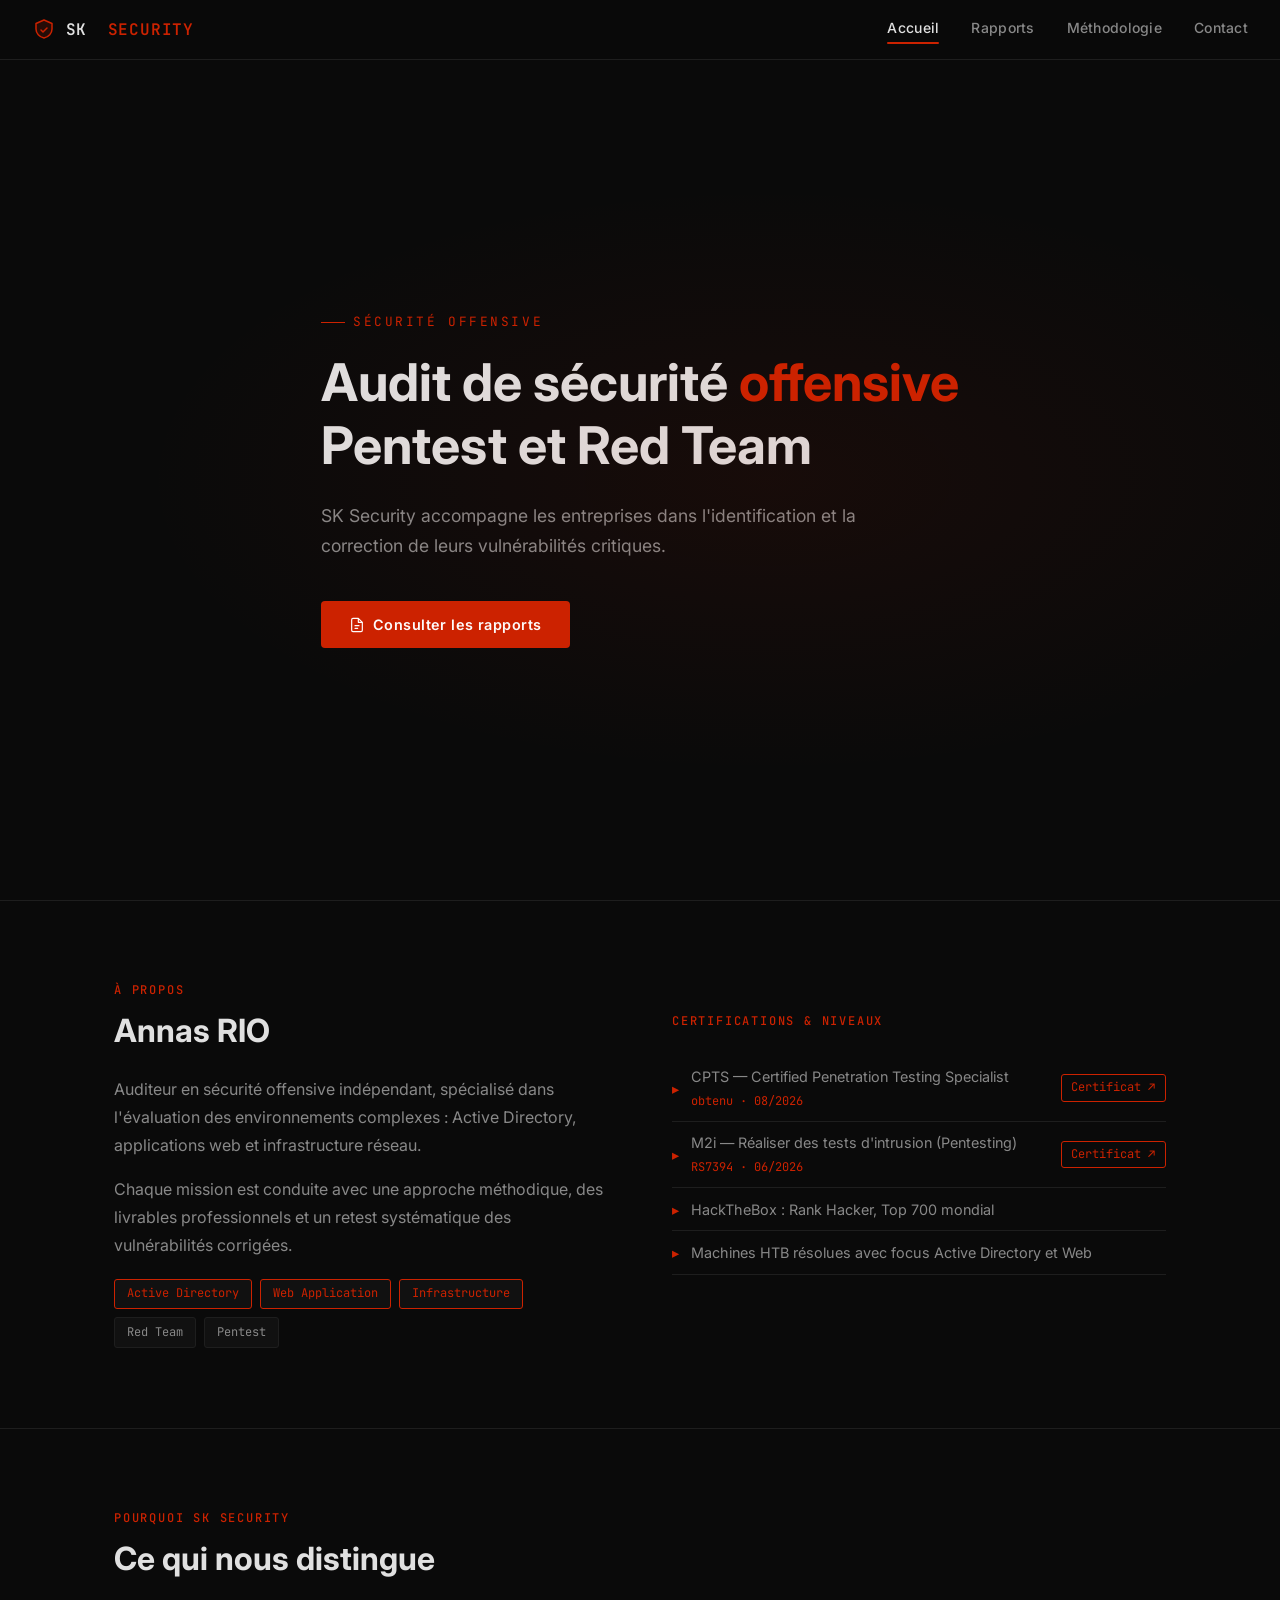
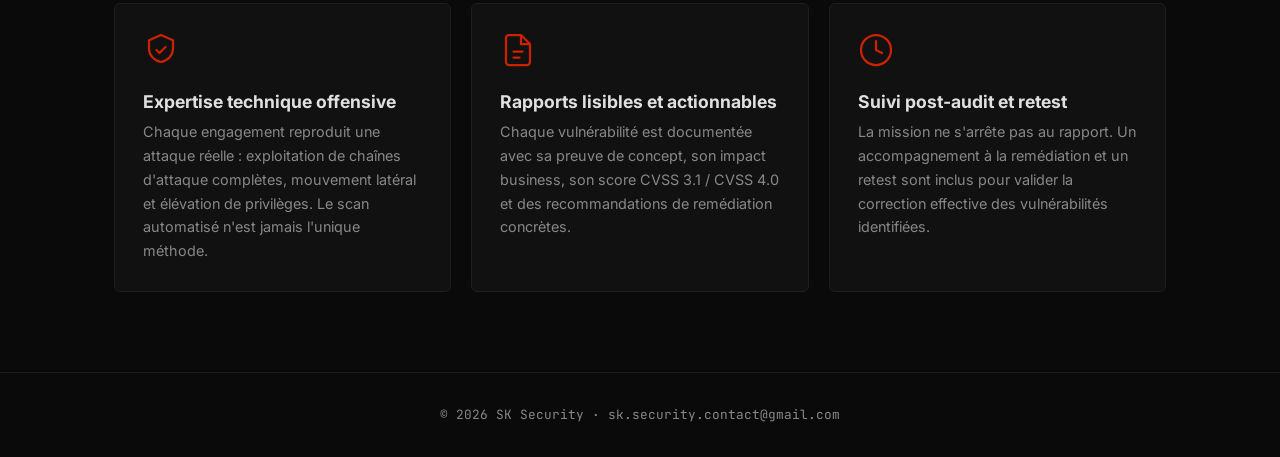
==== commit 1f33ea8c: "Mise a jours certification" ====
--- a/index.html
+++ b/index.html
@@ -89,7 +89,14 @@
         <div>
           <p class="section-label">Certifications &amp; Niveaux</p>
           <div class="cert-list">
-            <p>CPTS : Certified Penetration Testing Specialist <span class="mono" style="color:var(--accent);font-size:.75rem;">(en cours)</span></p>
+            <p>
+              <span>CPTS — Certified Penetration Testing Specialist <span class="mono" style="color:var(--accent);font-size:.75rem;">obtenu · 08/2026</span></span>
+              <a class="cert-link" href="certs/cpts-htb-certificate.pdf" target="_blank" rel="noopener">Certificat&nbsp;↗</a>
+            </p>
+            <p>
+              <span>M2i — Réaliser des tests d'intrusion (Pentesting) <span class="mono" style="color:var(--accent);font-size:.75rem;">RS7394 · 06/2026</span></span>
+              <a class="cert-link" href="certs/certification-m2i-pentesting.pdf" target="_blank" rel="noopener">Certificat&nbsp;↗</a>
+            </p>
             <p>HackTheBox : Rank Hacker, Top&nbsp;700 mondial</p>
             <p>Machines HTB résolues avec focus Active Directory et Web</p>
           </div>
--- a/css/style.css
+++ b/css/style.css
@@ -199,6 +199,15 @@
 .cert-list p::before {
   content: '▸'; color: var(--accent); flex-shrink: 0;
 }
+.cert-link {
+  margin-left: auto;
+  font-family: var(--mono); font-size: .75rem;
+  color: var(--accent); text-decoration: none;
+  border: 1px solid var(--accent);
+  padding: .2rem .6rem; border-radius: 3px;
+  transition: background .15s ease, color .15s ease;
+}
+.cert-link:hover { background: var(--accent); color: var(--bg); }
 
 /* ─── CARDS (WHY) ─────────────────────────────────────────────────────────── */
 .cards-grid {
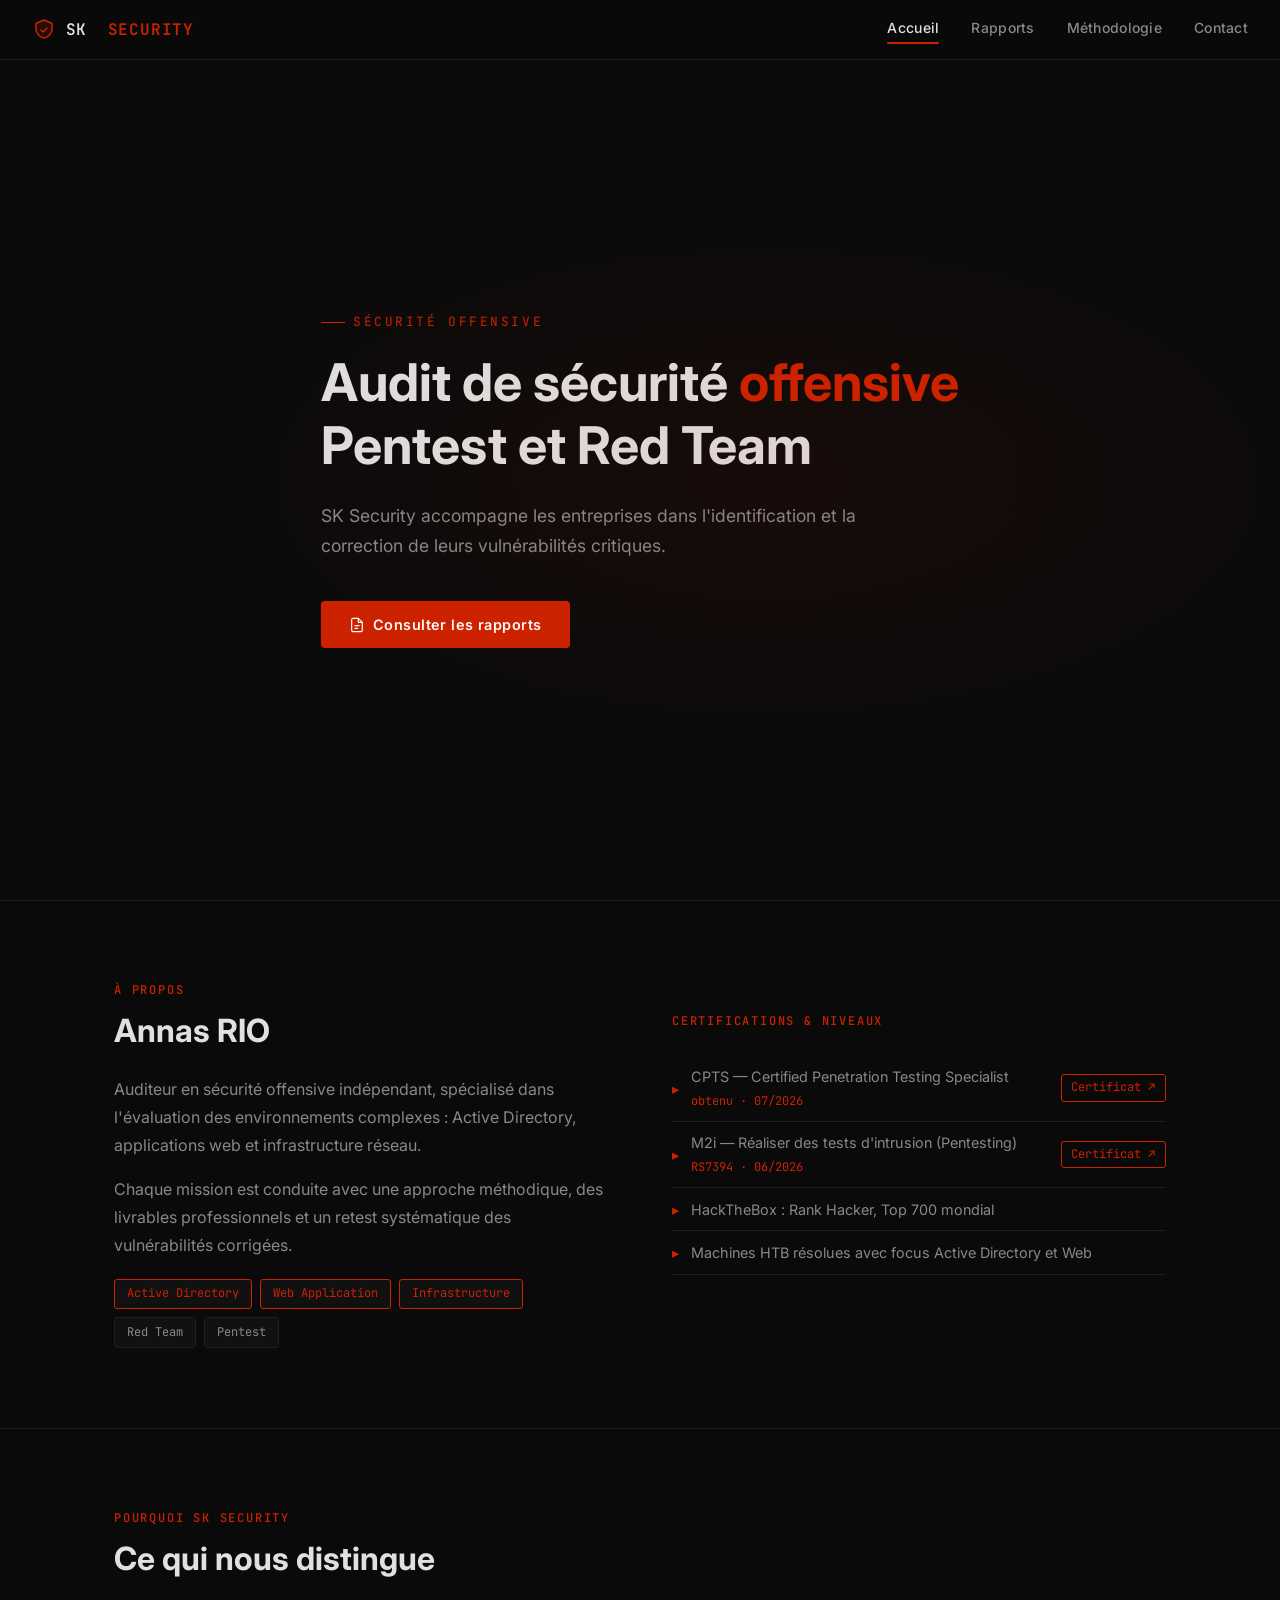
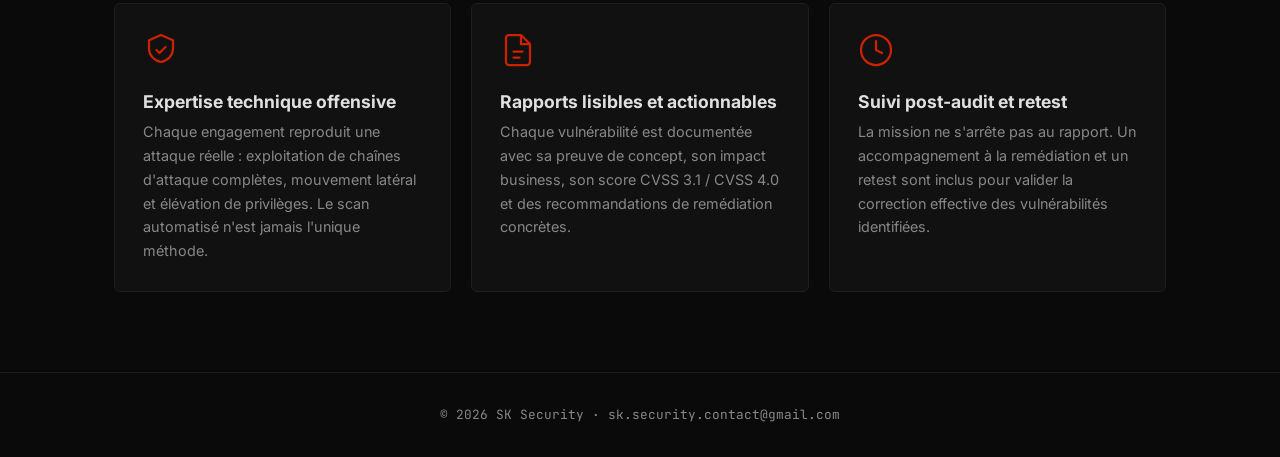
==== commit d35e6742: "Mise a jours certification" ====
--- a/index.html
+++ b/index.html
@@ -90,7 +90,7 @@
           <p class="section-label">Certifications &amp; Niveaux</p>
           <div class="cert-list">
             <p>
-              <span>CPTS — Certified Penetration Testing Specialist <span class="mono" style="color:var(--accent);font-size:.75rem;">obtenu · 08/2026</span></span>
+              <span>CPTS — Certified Penetration Testing Specialist <span class="mono" style="color:var(--accent);font-size:.75rem;">obtenu · 07/2026</span></span>
               <a class="cert-link" href="certs/cpts-htb-certificate.pdf" target="_blank" rel="noopener">Certificat&nbsp;↗</a>
             </p>
             <p>
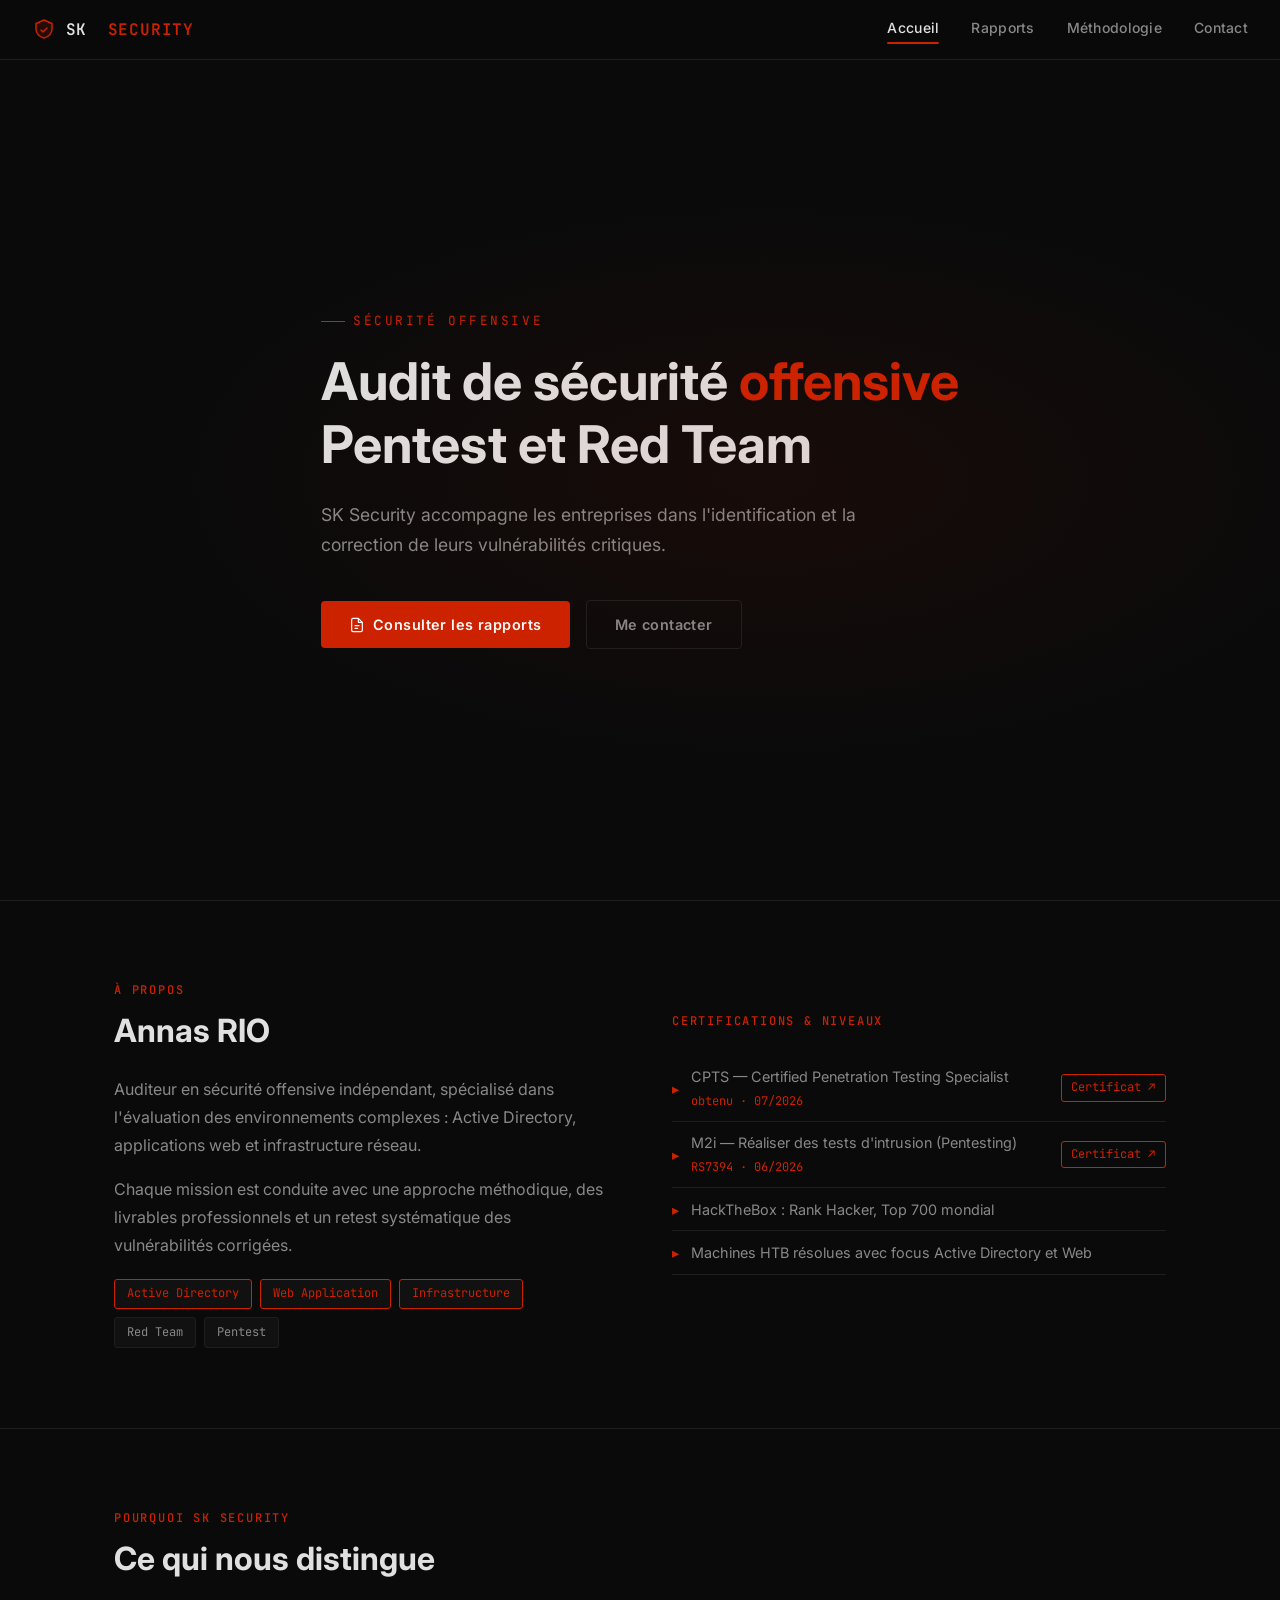
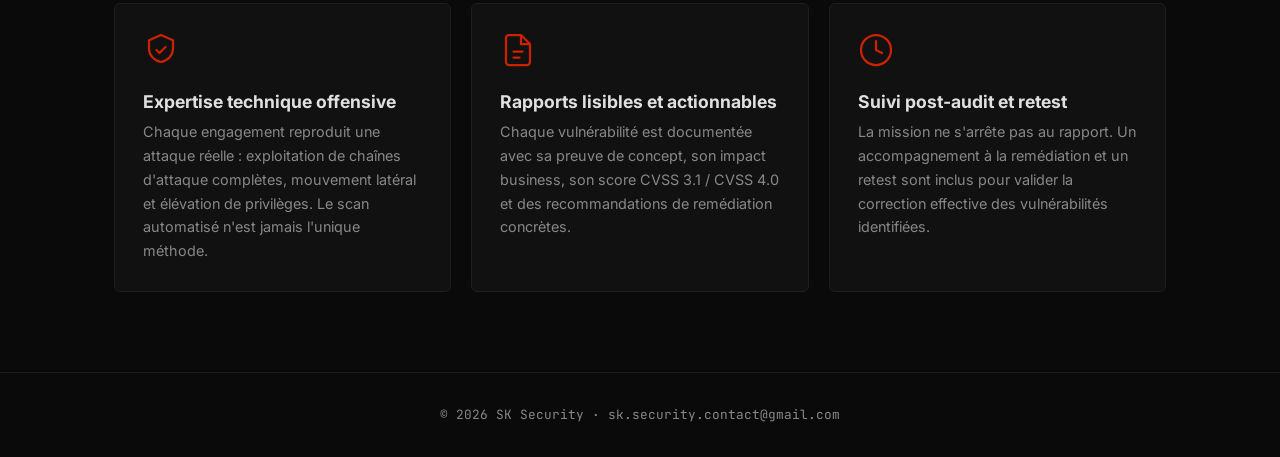
==== commit 0165f1fd: "mise a jours du site" ====
--- a/index.html
+++ b/index.html
@@ -6,6 +6,32 @@
   <title>SK Security · Pentest &amp; Red Team</title>
   <meta name="description" content="Cabinet de pentest freelance français. Audit de sécurité offensive, Active Directory, Web Application, Infrastructure." />
   <link rel="stylesheet" href="css/style.css" />
+  <link rel="icon" href="favicon.svg" type="image/svg+xml" />
+  <link rel="canonical" href="https://skyakuzoh.github.io/yakuzoh/" />
+  <meta property="og:type" content="website" />
+  <meta property="og:site_name" content="SK Security" />
+  <meta property="og:locale" content="fr_FR" />
+  <meta property="og:title" content="SK Security · Pentest &amp; Red Team" />
+  <meta property="og:description" content="Cabinet de pentest freelance français. Audit de sécurité offensive, Active Directory, Web Application, Infrastructure." />
+  <meta property="og:url" content="https://skyakuzoh.github.io/yakuzoh/" />
+  <meta property="og:image" content="https://skyakuzoh.github.io/yakuzoh/assets/og-image.png" />
+  <meta property="og:image:width" content="1200" />
+  <meta property="og:image:height" content="630" />
+  <meta property="og:image:alt" content="SK Security — Pentest &amp; Red Team" />
+  <meta name="twitter:card" content="summary_large_image" />
+  <meta name="twitter:title" content="SK Security · Pentest &amp; Red Team" />
+  <meta name="twitter:description" content="Cabinet de pentest freelance français. Audit de sécurité offensive, Active Directory, Web Application, Infrastructure." />
+  <meta name="twitter:image" content="https://skyakuzoh.github.io/yakuzoh/assets/og-image.png" />
+  <script type="application/ld+json">
+  {
+    "@context": "https://schema.org",
+    "@type": "Person",
+    "name": "Annas Rio",
+    "jobTitle": "Auditeur en sécurité offensive",
+    "url": "https://skyakuzoh.github.io/yakuzoh/",
+    "sameAs": ["https://www.linkedin.com/in/annas-rio-224492301/"]
+  }
+  </script>
 </head>
 <body>
 
@@ -45,19 +71,22 @@
         SK Security accompagne les entreprises dans l'identification et
         la correction de leurs vulnérabilités critiques.
       </p>
-      <a href="reports.html" class="btn">
-        <svg width="16" height="16" viewBox="0 0 24 24" fill="none" aria-hidden="true">
-          <path d="M14 2H6a2 2 0 0 0-2 2v16a2 2 0 0 0 2 2h12a2 2 0 0 0 2-2V8l-6-6Z"
-                stroke="currentColor" stroke-width="1.75" stroke-linejoin="round"/>
-          <polyline points="14,2 14,8 20,8" stroke="currentColor" stroke-width="1.75"
-                    stroke-linejoin="round"/>
-          <line x1="9" y1="13" x2="15" y2="13" stroke="currentColor" stroke-width="1.75"
-                stroke-linecap="round"/>
-          <line x1="9" y1="17" x2="13" y2="17" stroke="currentColor" stroke-width="1.75"
-                stroke-linecap="round"/>
-        </svg>
-        Consulter les rapports
-      </a>
+      <div class="hero-actions">
+        <a href="reports.html" class="btn">
+          <svg width="16" height="16" viewBox="0 0 24 24" fill="none" aria-hidden="true">
+            <path d="M14 2H6a2 2 0 0 0-2 2v16a2 2 0 0 0 2 2h12a2 2 0 0 0 2-2V8l-6-6Z"
+                  stroke="currentColor" stroke-width="1.75" stroke-linejoin="round"/>
+            <polyline points="14,2 14,8 20,8" stroke="currentColor" stroke-width="1.75"
+                      stroke-linejoin="round"/>
+            <line x1="9" y1="13" x2="15" y2="13" stroke="currentColor" stroke-width="1.75"
+                  stroke-linecap="round"/>
+            <line x1="9" y1="17" x2="13" y2="17" stroke="currentColor" stroke-width="1.75"
+                  stroke-linecap="round"/>
+          </svg>
+          Consulter les rapports
+        </a>
+        <a href="contact.html" class="btn btn-outline">Me contacter</a>
+      </div>
     </div>
   </section>
 
--- a/css/style.css
+++ b/css/style.css
@@ -149,6 +149,7 @@
   font-size: 1.1rem; color: var(--text-muted);
   max-width: 560px; margin-bottom: 2.5rem; line-height: 1.7;
 }
+.hero-actions { display: flex; flex-wrap: wrap; align-items: center; gap: 1rem; }
 .btn {
   display: inline-flex; align-items: center; gap: .5rem;
   padding: .75rem 1.75rem;
@@ -446,3 +447,26 @@
 ::-webkit-scrollbar-track { background: var(--bg); }
 ::-webkit-scrollbar-thumb { background: #2a2a2a; border-radius: 3px; }
 ::-webkit-scrollbar-thumb:hover { background: #3a3a3a; }
+
+/* ─── ACCESSIBILITÉ ─────────────────────────────────────────────────────────── */
+/* Anneau de focus visible au clavier (et tout device qui l'active) */
+:focus-visible {
+  outline: 2px solid var(--accent);
+  outline-offset: 2px;
+  border-radius: 2px;
+}
+/* On supprime l'outline par défaut uniquement quand :focus-visible ne s'applique pas (souris) */
+:focus:not(:focus-visible) { outline: none; }
+
+/* Respect du réglage système « réduire les animations » */
+@media (prefers-reduced-motion: reduce) {
+  html { scroll-behavior: auto; }
+  *, *::before, *::after {
+    animation-duration: .001ms !important;
+    animation-iteration-count: 1 !important;
+    transition-duration: .001ms !important;
+    scroll-behavior: auto !important;
+  }
+  /* Le scroll-reveal injecté par main.js reste lisible immédiatement */
+  .reveal { opacity: 1 !important; transform: none !important; transition: none !important; }
+}
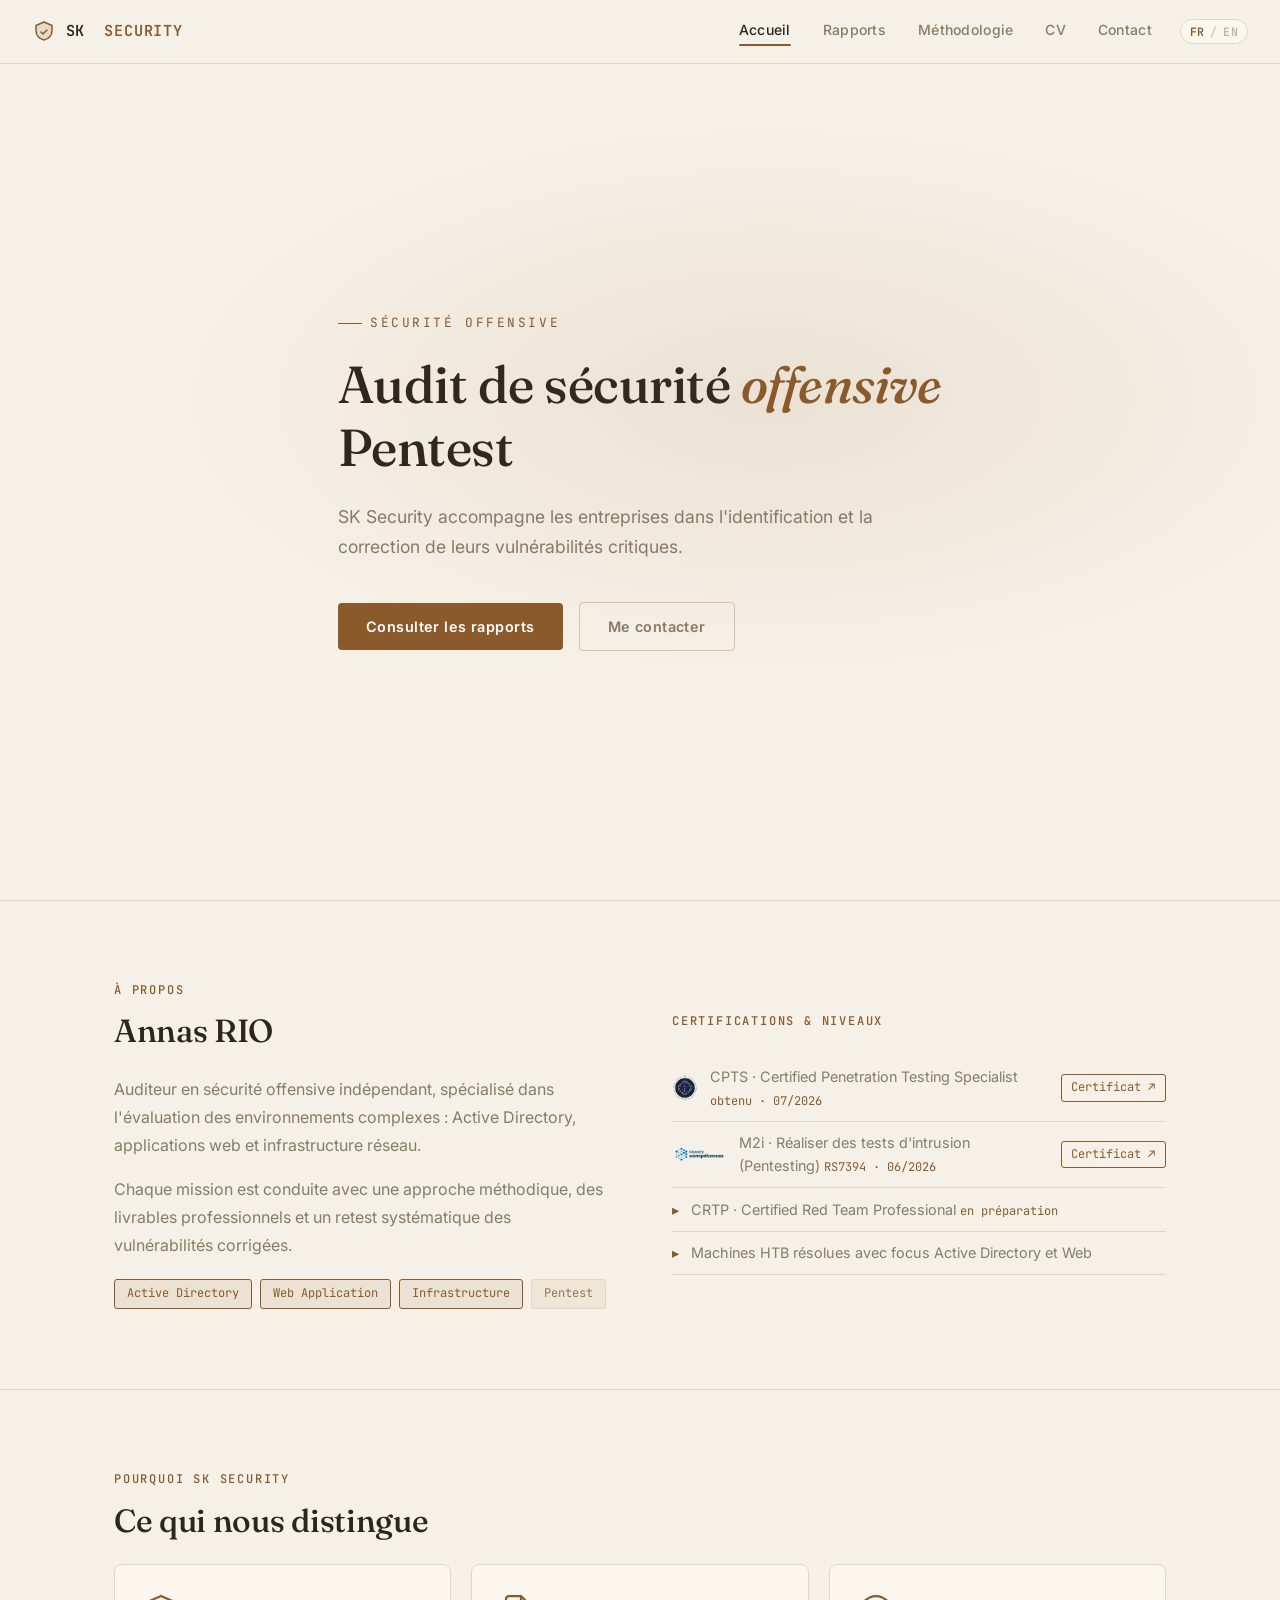
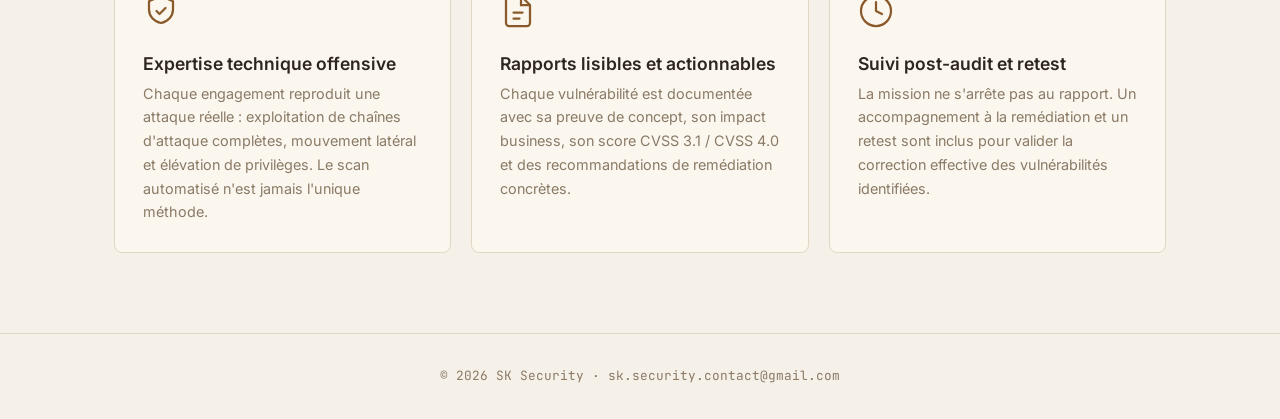
==== commit 32b6c3fe: "Refonte theme beige/marron + selection FR/EN + CV et logos - Nouveau theme epure beige / marron clai" ====
--- a/index.html
+++ b/index.html
@@ -3,25 +3,18 @@
 <head>
   <meta charset="UTF-8" />
   <meta name="viewport" content="width=device-width, initial-scale=1.0" />
-  <title>SK Security · Pentest &amp; Red Team</title>
-  <meta name="description" content="Cabinet de pentest freelance français. Audit de sécurité offensive, Active Directory, Web Application, Infrastructure." />
+  <title data-i18n="meta.title.home">SK Security · Pentest</title>
+  <meta name="description" data-i18n-attr="content:meta.desc.home" content="Cabinet de pentest freelance français. Audit de sécurité offensive, Active Directory, Web Application, Infrastructure." />
   <link rel="stylesheet" href="css/style.css" />
   <link rel="icon" href="favicon.svg" type="image/svg+xml" />
   <link rel="canonical" href="https://skyakuzoh.github.io/yakuzoh/" />
   <meta property="og:type" content="website" />
   <meta property="og:site_name" content="SK Security" />
   <meta property="og:locale" content="fr_FR" />
-  <meta property="og:title" content="SK Security · Pentest &amp; Red Team" />
+  <meta property="og:title" content="SK Security · Pentest" />
   <meta property="og:description" content="Cabinet de pentest freelance français. Audit de sécurité offensive, Active Directory, Web Application, Infrastructure." />
   <meta property="og:url" content="https://skyakuzoh.github.io/yakuzoh/" />
-  <meta property="og:image" content="https://skyakuzoh.github.io/yakuzoh/assets/og-image.png" />
-  <meta property="og:image:width" content="1200" />
-  <meta property="og:image:height" content="630" />
-  <meta property="og:image:alt" content="SK Security — Pentest &amp; Red Team" />
   <meta name="twitter:card" content="summary_large_image" />
-  <meta name="twitter:title" content="SK Security · Pentest &amp; Red Team" />
-  <meta name="twitter:description" content="Cabinet de pentest freelance français. Audit de sécurité offensive, Active Directory, Web Application, Infrastructure." />
-  <meta name="twitter:image" content="https://skyakuzoh.github.io/yakuzoh/assets/og-image.png" />
   <script type="application/ld+json">
   {
     "@context": "https://schema.org",
@@ -37,27 +30,35 @@
 
 <!-- ── NAVBAR ──────────────────────────────────────────────────────────── -->
 <nav class="navbar" aria-label="Navigation principale">
-  <a href="index.html" class="nav-logo" aria-label="SK Security, accueil">
+  <a href="index.html" class="nav-logo" data-i18n-attr="aria-label:nav.logo" aria-label="SK Security, accueil">
     <svg width="24" height="24" viewBox="0 0 24 24" fill="none" aria-hidden="true">
       <path d="M12 2L4 5.5V11c0 4.418 3.358 8.166 8 9 4.642-.834 8-4.582 8-9V5.5L12 2Z"
-            fill="rgba(204,34,0,.15)" stroke="#CC2200" stroke-width="1.5"
-            stroke-linejoin="round"/>
-      <path d="M9 12l2 2 4-4" stroke="#CC2200" stroke-width="1.5"
+            fill="rgba(138,90,43,.15)" stroke="#8A5A2B" stroke-width="1.5" stroke-linejoin="round"/>
+      <path d="M9 12l2 2 4-4" stroke="#8A5A2B" stroke-width="1.5"
             stroke-linecap="round" stroke-linejoin="round"/>
     </svg>
     SK&nbsp;<span>SECURITY</span>
   </a>
 
-  <button class="nav-toggle" aria-label="Ouvrir le menu" aria-expanded="false" aria-controls="nav-list">
-    <span></span><span></span><span></span>
-  </button>
+  <div class="nav-right">
+    <ul class="nav-links" id="nav-list" role="list">
+      <li><a href="index.html" data-i18n="nav.home">Accueil</a></li>
+      <li><a href="reports.html" data-i18n="nav.reports">Rapports</a></li>
+      <li><a href="methodology.html" data-i18n="nav.methodology">Méthodologie</a></li>
+      <li><a href="CV_ANNAS_PENTESTfinal.pdf" target="_blank" rel="noopener" data-i18n="nav.cv">CV</a></li>
+      <li><a href="contact.html" data-i18n="nav.contact">Contact</a></li>
+    </ul>
 
-  <ul class="nav-links" id="nav-list" role="list">
-    <li><a href="index.html">Accueil</a></li>
-    <li><a href="reports.html">Rapports</a></li>
-    <li><a href="methodology.html">Méthodologie</a></li>
-    <li><a href="contact.html">Contact</a></li>
-  </ul>
+    <button class="lang-toggle" id="lang-toggle" aria-label="Language: French / English">
+      <span class="lang-opt active" data-lang="fr">FR</span>
+      <span class="lang-sep">/</span>
+      <span class="lang-opt" data-lang="en">EN</span>
+    </button>
+
+    <button class="nav-toggle" data-i18n-attr="aria-label:nav.menu" aria-label="Ouvrir le menu" aria-expanded="false" aria-controls="nav-list">
+      <span></span><span></span><span></span>
+    </button>
+  </div>
 </nav>
 
 <main>
@@ -65,27 +66,12 @@
   <!-- ── HERO ──────────────────────────────────────────────────────────── -->
   <section class="hero" id="accueil">
     <div class="container">
-      <p class="hero-eyebrow">Sécurité offensive</p>
-      <h1>Audit de sécurité <em>offensive</em><br>Pentest et Red Team</h1>
-      <p class="hero-sub">
-        SK Security accompagne les entreprises dans l'identification et
-        la correction de leurs vulnérabilités critiques.
-      </p>
+      <p class="hero-eyebrow" data-i18n="home.eyebrow">Sécurité offensive</p>
+      <h1 data-i18n-html="home.h1">Audit de sécurité <em>offensive</em><br>Pentest</h1>
+      <p class="hero-sub" data-i18n="home.sub">SK Security accompagne les entreprises dans l'identification et la correction de leurs vulnérabilités critiques.</p>
       <div class="hero-actions">
-        <a href="reports.html" class="btn">
-          <svg width="16" height="16" viewBox="0 0 24 24" fill="none" aria-hidden="true">
-            <path d="M14 2H6a2 2 0 0 0-2 2v16a2 2 0 0 0 2 2h12a2 2 0 0 0 2-2V8l-6-6Z"
-                  stroke="currentColor" stroke-width="1.75" stroke-linejoin="round"/>
-            <polyline points="14,2 14,8 20,8" stroke="currentColor" stroke-width="1.75"
-                      stroke-linejoin="round"/>
-            <line x1="9" y1="13" x2="15" y2="13" stroke="currentColor" stroke-width="1.75"
-                  stroke-linecap="round"/>
-            <line x1="9" y1="17" x2="13" y2="17" stroke="currentColor" stroke-width="1.75"
-                  stroke-linecap="round"/>
-          </svg>
-          Consulter les rapports
-        </a>
-        <a href="contact.html" class="btn btn-outline">Me contacter</a>
+        <a href="reports.html" class="btn" data-i18n="home.btnReports">Consulter les rapports</a>
+        <a href="contact.html" class="btn btn-outline" data-i18n="home.btnContact">Me contacter</a>
       </div>
     </div>
   </section>
@@ -93,41 +79,36 @@
   <!-- ── À PROPOS ──────────────────────────────────────────────────────── -->
   <section id="apropos">
     <div class="container">
-      <p class="section-label">À propos</p>
+      <p class="section-label" data-i18n="home.aboutLabel">À propos</p>
       <div class="about-grid">
         <div class="about-text">
           <h2>Annas RIO</h2>
-          <p>
-            Auditeur en sécurité offensive indépendant, spécialisé dans
-            l'évaluation des environnements complexes : Active Directory,
-            applications web et infrastructure réseau.
-          </p>
-          <p>
-            Chaque mission est conduite avec une approche méthodique,
-            des livrables professionnels et un retest systématique
-            des vulnérabilités corrigées.
-          </p>
+          <p data-i18n="home.aboutP1">Auditeur en sécurité offensive indépendant, spécialisé dans l'évaluation des environnements complexes : Active Directory, applications web et infrastructure réseau.</p>
+          <p data-i18n="home.aboutP2">Chaque mission est conduite avec une approche méthodique, des livrables professionnels et un retest systématique des vulnérabilités corrigées.</p>
           <div class="tag-list">
             <span class="tag accent">Active Directory</span>
             <span class="tag accent">Web Application</span>
             <span class="tag accent">Infrastructure</span>
-            <span class="tag">Red Team</span>
             <span class="tag">Pentest</span>
           </div>
         </div>
         <div>
-          <p class="section-label">Certifications &amp; Niveaux</p>
+          <p class="section-label" data-i18n-html="home.certLabel">Certifications &amp; Niveaux</p>
           <div class="cert-list">
-            <p>
-              <span>CPTS — Certified Penetration Testing Specialist <span class="mono" style="color:var(--accent);font-size:.75rem;">obtenu · 07/2026</span></span>
-              <a class="cert-link" href="certs/cpts-htb-certificate.pdf" target="_blank" rel="noopener">Certificat&nbsp;↗</a>
+            <p class="cert-with-logo">
+              <img class="cert-logo" src="assets/htblogocpts_beige.png" alt="HackTheBox CPTS" loading="lazy" />
+              <span data-i18n-html="home.cpts">CPTS · Certified Penetration Testing Specialist <span class="mono" style="color:var(--accent);font-size:.75rem;">obtenu · 07/2026</span></span>
+              <a class="cert-link" href="certs/cpts-htb-certificate.pdf" target="_blank" rel="noopener" data-i18n="home.certLink">Certificat&nbsp;↗</a>
+            </p>
+            <p class="cert-with-logo">
+              <img class="cert-logo" src="assets/francecompetence_beige.png" alt="France Compétence" loading="lazy" />
+              <span data-i18n-html="home.m2i">M2i · Réaliser des tests d'intrusion (Pentesting) <span class="mono" style="color:var(--accent);font-size:.75rem;">RS7394 · 06/2026</span></span>
+              <a class="cert-link" href="certs/certification-m2i-pentesting.pdf" target="_blank" rel="noopener" data-i18n="home.certLink">Certificat&nbsp;↗</a>
             </p>
             <p>
-              <span>M2i — Réaliser des tests d'intrusion (Pentesting) <span class="mono" style="color:var(--accent);font-size:.75rem;">RS7394 · 06/2026</span></span>
-              <a class="cert-link" href="certs/certification-m2i-pentesting.pdf" target="_blank" rel="noopener">Certificat&nbsp;↗</a>
+              <span data-i18n-html="home.crtp">CRTP · Certified Red Team Professional <span class="mono" style="color:var(--accent);font-size:.75rem;">en préparation</span></span>
             </p>
-            <p>HackTheBox : Rank Hacker, Top&nbsp;700 mondial</p>
-            <p>Machines HTB résolues avec focus Active Directory et Web</p>
+            <p data-i18n="home.htbMachines">Machines HTB résolues avec focus Active Directory et Web</p>
           </div>
         </div>
       </div>
@@ -137,8 +118,8 @@
   <!-- ── POURQUOI SK SECURITY ───────────────────────────────────────────── -->
   <section id="pourquoi">
     <div class="container">
-      <p class="section-label">Pourquoi SK Security</p>
-      <h2>Ce qui nous distingue</h2>
+      <p class="section-label" data-i18n="home.whyLabel">Pourquoi SK Security</p>
+      <h2 data-i18n="home.whyTitle">Ce qui nous distingue</h2>
       <div class="cards-grid">
 
         <div class="card">
@@ -148,11 +129,8 @@
             <path d="M9 12l2 2 4-4" stroke="currentColor" stroke-width="1.5"
                   stroke-linecap="round" stroke-linejoin="round"/>
           </svg>
-          <h3>Expertise technique offensive</h3>
-          <p>
-            Chaque engagement reproduit une attaque réelle : exploitation de chaînes d'attaque complètes,
-            mouvement latéral et élévation de privilèges. Le scan automatisé n'est jamais l'unique méthode.
-          </p>
+          <h3 data-i18n="home.card1Title">Expertise technique offensive</h3>
+          <p data-i18n="home.card1Desc">Chaque engagement reproduit une attaque réelle : exploitation de chaînes d'attaque complètes, mouvement latéral et élévation de privilèges. Le scan automatisé n'est jamais l'unique méthode.</p>
         </div>
 
         <div class="card">
@@ -163,11 +141,8 @@
             <line x1="9" y1="13" x2="15" y2="13" stroke="currentColor" stroke-width="1.5" stroke-linecap="round"/>
             <line x1="9" y1="17" x2="13" y2="17" stroke="currentColor" stroke-width="1.5" stroke-linecap="round"/>
           </svg>
-          <h3>Rapports lisibles et actionnables</h3>
-          <p>
-            Chaque vulnérabilité est documentée avec sa preuve de concept, son impact business,
-            son score CVSS 3.1 / CVSS 4.0 et des recommandations de remédiation concrètes.
-          </p>
+          <h3 data-i18n="home.card2Title">Rapports lisibles et actionnables</h3>
+          <p data-i18n="home.card2Desc">Chaque vulnérabilité est documentée avec sa preuve de concept, son impact business, son score CVSS 3.1 / CVSS 4.0 et des recommandations de remédiation concrètes.</p>
         </div>
 
         <div class="card">
@@ -176,11 +151,8 @@
             <polyline points="12,6 12,12 16,14" stroke="currentColor" stroke-width="1.5"
                       stroke-linecap="round" stroke-linejoin="round"/>
           </svg>
-          <h3>Suivi post-audit et retest</h3>
-          <p>
-            La mission ne s'arrête pas au rapport. Un accompagnement à la remédiation
-            et un retest sont inclus pour valider la correction effective des vulnérabilités identifiées.
-          </p>
+          <h3 data-i18n="home.card3Title">Suivi post-audit et retest</h3>
+          <p data-i18n="home.card3Desc">La mission ne s'arrête pas au rapport. Un accompagnement à la remédiation et un retest sont inclus pour valider la correction effective des vulnérabilités identifiées.</p>
         </div>
 
       </div>
@@ -191,11 +163,12 @@
 
 <footer>
   <div class="container">
-    © 2026 SK Security ·
+    <span data-i18n="footer.copy">© 2026 SK Security ·</span>
     <a href="mailto:sk.security.contact@gmail.com">sk.security.contact@gmail.com</a>
   </div>
 </footer>
 
+<script src="js/i18n.js"></script>
 <script src="js/main.js"></script>
 </body>
-</html>
+</html>
--- a/css/style.css
+++ b/css/style.css
@@ -1,21 +1,25 @@
-@import url('https://fonts.googleapis.com/css2?family=Inter:wght@300;400;500;600;700&family=JetBrains+Mono:wght@400;500;600&display=swap');
+@import url('https://fonts.googleapis.com/css2?family=Inter:wght@300;400;500;600;700&family=JetBrains+Mono:wght@400;500;600&family=Fraunces:opsz,wght@9..144,400;9..144,500;9..144,600&display=swap');
 
 *, *::before, *::after { box-sizing: border-box; margin: 0; padding: 0; }
 
 :root {
-  --bg:        #0a0a0a;
-  --bg-card:   #111111;
-  --bg-hover:  #161616;
-  --border:    #1e1e1e;
-  --text:      #e0e0e0;
-  --text-muted:#888888;
-  --accent:    #CC2200;
-  --accent-h:  #e02600;
-  --crit:      #CC0000;
-  --high:      #FF6600;
-  --med:       #FFAA00;
-  --low:       #00AA44;
+  --bg:        #F6F1E8;   /* warm cream */
+  --bg-card:   #FBF7EF;   /* lighter card */
+  --bg-hover:  #F1E7D6;   /* hover tint */
+  --bg-inset:  #EFE6D5;   /* inset / chip */
+  --border:    #E2D7C4;   /* soft beige border */
+  --border-2:  #D4C6AE;   /* stronger border */
+  --text:      #2E251E;   /* deep brown */
+  --text-muted:#8A7A66;   /* warm grey-brown */
+  --accent:    #8A5A2B;   /* light brown / marron */
+  --accent-h:  #6E4622;   /* darker brown hover */
+  --accent-soft: rgba(138,90,43,.10);
+  --crit:      #B3261E;
+  --high:      #C9700C;
+  --med:       #A98700;
+  --low:       #2E7D4F;
   --font:      'Inter', system-ui, sans-serif;
+  --font-display: 'Fraunces', Georgia, 'Times New Roman', serif;
   --mono:      'JetBrains Mono', monospace;
 }
 
@@ -27,6 +31,7 @@
   font-family: var(--font);
   line-height: 1.6;
   -webkit-font-smoothing: antialiased;
+  text-rendering: optimizeLegibility;
 }
 
 a { color: var(--accent); text-decoration: none; transition: color .2s; }
@@ -37,36 +42,50 @@
   position: fixed; top: 0; left: 0; right: 0; z-index: 1000;
   display: flex; align-items: center; justify-content: space-between;
   padding: 0 2rem;
-  height: 60px;
-  background: rgba(10,10,10,.92);
-  backdrop-filter: blur(12px);
+  height: 64px;
+  background: rgba(246,241,232,.86);
+  backdrop-filter: blur(12px) saturate(1.1);
   border-bottom: 1px solid var(--border);
 }
 
 .nav-logo {
   display: flex; align-items: center; gap: .6rem;
-  font-family: var(--mono); font-size: 1rem; font-weight: 600;
+  font-family: var(--mono); font-size: .95rem; font-weight: 600;
   color: var(--text); letter-spacing: .05em;
 }
 .nav-logo svg { flex-shrink: 0; }
 .nav-logo span { color: var(--accent); }
 
-.nav-links {
-  display: flex; gap: 2rem; list-style: none;
-}
+.nav-right { display: flex; align-items: center; gap: 1.75rem; }
+
+.nav-links { display: flex; gap: 2rem; list-style: none; }
 .nav-links a {
   font-size: .875rem; font-weight: 500;
   color: var(--text-muted); letter-spacing: .02em;
   transition: color .2s;
 }
-.nav-links a:hover,
-.nav-links a.active { color: var(--text); }
+.nav-links a:hover, .nav-links a.active { color: var(--text); }
 .nav-links a.active::after {
   content: ''; display: block;
   height: 2px; background: var(--accent); border-radius: 2px;
   margin-top: 2px;
 }
 
+/* language toggle */
+.lang-toggle {
+  display: inline-flex; align-items: center; gap: .35rem;
+  background: var(--bg-card); border: 1px solid var(--border);
+  border-radius: 999px; padding: .25rem .55rem;
+  cursor: pointer;
+  font-family: var(--mono); font-size: .72rem; font-weight: 600;
+  letter-spacing: .04em; color: var(--text-muted);
+  transition: border-color .2s, color .2s;
+}
+.lang-toggle:hover { border-color: var(--border-2); color: var(--text); }
+.lang-opt { transition: color .2s; opacity: .55; }
+.lang-opt.active { color: var(--accent); opacity: 1; }
+.lang-sep { opacity: .4; }
+
 /* hamburger */
 .nav-toggle {
   display: none; flex-direction: column; gap: 5px;
@@ -83,15 +102,16 @@
 
 @media (max-width: 700px) {
   .nav-toggle { display: flex; }
+  .nav-right { gap: 1rem; }
   .nav-links {
-    position: fixed; top: 60px; left: 0; right: 0;
+    position: fixed; top: 64px; left: 0; right: 0;
     flex-direction: column; gap: 0;
-    background: #0d0d0d;
+    background: var(--bg);
     border-bottom: 1px solid var(--border);
     max-height: 0; overflow: hidden;
     transition: max-height .3s ease;
   }
-  .nav-links.open { max-height: 300px; }
+  .nav-links.open { max-height: 320px; }
   .nav-links li a {
     display: block; padding: .9rem 2rem;
     border-bottom: 1px solid var(--border);
@@ -100,13 +120,9 @@
 }
 
 /* ─── LAYOUT ──────────────────────────────────────────────────────────────── */
-main { padding-top: 60px; }
-
-.container {
-  max-width: 1100px;
-  margin: 0 auto;
-  padding: 0 1.5rem;
-}
+main { padding-top: 64px; }
+
+.container { max-width: 1100px; margin: 0 auto; padding: 0 1.5rem; }
 
 section { padding: 5rem 0; }
 section + section { border-top: 1px solid var(--border); }
@@ -116,35 +132,35 @@
   color: var(--accent); letter-spacing: .15em; text-transform: uppercase;
   margin-bottom: .75rem;
 }
-h1, h2, h3 { font-weight: 700; line-height: 1.2; }
+h1, h2, h3 { font-weight: 600; line-height: 1.2; }
+h1, h2 { font-family: var(--font-display); font-weight: 500; letter-spacing: -.01em; }
 h1 { font-size: clamp(2rem, 5vw, 3.25rem); }
 h2 { font-size: clamp(1.5rem, 3vw, 2rem); margin-bottom: 1.5rem; }
 h3 { font-size: 1.1rem; margin-bottom: .5rem; }
 
 /* ─── HERO ────────────────────────────────────────────────────────────────── */
 .hero {
-  min-height: calc(100vh - 60px);
+  min-height: calc(100vh - 64px);
   display: flex; align-items: center;
   position: relative; overflow: hidden;
 }
 .hero::before {
   content: '';
   position: absolute; inset: 0;
-  background: radial-gradient(ellipse 70% 50% at 60% 50%, rgba(204,34,0,.07) 0%, transparent 70%);
+  background: radial-gradient(ellipse 70% 50% at 60% 40%, rgba(138,90,43,.10) 0%, transparent 70%);
   pointer-events: none;
 }
 .hero-eyebrow {
   font-family: var(--mono); font-size: .8rem;
   color: var(--accent); letter-spacing: .2em; text-transform: uppercase;
-  margin-bottom: 1.25rem;
-  display: flex; align-items: center; gap: .5rem;
+  margin-bottom: 1.25rem; display: flex; align-items: center; gap: .5rem;
 }
 .hero-eyebrow::before {
   content: ''; display: inline-block;
   width: 24px; height: 1px; background: var(--accent);
 }
 .hero h1 { max-width: 720px; margin-bottom: 1.5rem; }
-.hero h1 em { font-style: normal; color: var(--accent); }
+.hero h1 em { font-style: italic; color: var(--accent); font-family: var(--font-display); }
 .hero-sub {
   font-size: 1.1rem; color: var(--text-muted);
   max-width: 560px; margin-bottom: 2.5rem; line-height: 1.7;
@@ -156,28 +172,20 @@
   background: var(--accent); color: #fff;
   font-weight: 600; font-size: .9rem; letter-spacing: .03em;
   border-radius: 4px; border: none; cursor: pointer;
-  transition: background .2s, transform .15s;
-}
-.btn:hover { background: var(--accent-h); color: #fff; transform: translateY(-1px); }
+  transition: background .2s, transform .15s, box-shadow .2s;
+}
+.btn:hover { background: var(--accent-h); color: #fff; transform: translateY(-1px); box-shadow: 0 6px 18px -8px rgba(110,70,34,.5); }
 .btn-outline {
-  background: transparent;
-  border: 1px solid var(--border);
-  color: var(--text-muted);
-}
-.btn-outline:hover { border-color: var(--accent); color: var(--text); background: transparent; }
+  background: transparent; border: 1px solid var(--border-2); color: var(--text-muted);
+}
+.btn-outline:hover { border-color: var(--accent); color: var(--accent); background: transparent; box-shadow: none; }
 .btn-disabled {
-  background: var(--bg-card);
-  border: 1px solid var(--border);
-  color: var(--text-muted);
-  cursor: default; pointer-events: none;
+  background: var(--bg-inset); border: 1px solid var(--border);
+  color: var(--text-muted); cursor: default; pointer-events: none;
 }
 
 /* ─── ABOUT ───────────────────────────────────────────────────────────────── */
-.about-grid {
-  display: grid;
-  grid-template-columns: 1fr 1fr;
-  gap: 4rem; align-items: start;
-}
+.about-grid { display: grid; grid-template-columns: 1fr 1fr; gap: 4rem; align-items: start; }
 @media (max-width: 768px) { .about-grid { grid-template-columns: 1fr; gap: 2rem; } }
 
 .about-text p { color: var(--text-muted); margin-bottom: 1rem; line-height: 1.75; }
@@ -186,10 +194,10 @@
 .tag {
   font-family: var(--mono); font-size: .75rem;
   padding: .3rem .75rem;
-  background: var(--bg-card); border: 1px solid var(--border);
+  background: var(--bg-inset); border: 1px solid var(--border);
   border-radius: 3px; color: var(--text-muted);
 }
-.tag.accent { border-color: var(--accent); color: var(--accent); }
+.tag.accent { border-color: var(--accent); color: var(--accent); background: var(--accent-soft); }
 
 .cert-list { margin-top: 1.5rem; }
 .cert-list p {
@@ -197,8 +205,12 @@
   padding: .6rem 0; border-bottom: 1px solid var(--border);
   font-size: .9rem; color: var(--text-muted); margin: 0;
 }
-.cert-list p::before {
-  content: '▸'; color: var(--accent); flex-shrink: 0;
+.cert-list p::before { content: '▸'; color: var(--accent); flex-shrink: 0; }
+.cert-list p.cert-with-logo::before { content: none; }
+.cert-logo {
+  height: 26px; width: auto; max-width: 90px;
+  flex-shrink: 0; border-radius: 4px;
+  object-fit: contain;
 }
 .cert-link {
   margin-left: auto;
@@ -208,110 +220,65 @@
   padding: .2rem .6rem; border-radius: 3px;
   transition: background .15s ease, color .15s ease;
 }
-.cert-link:hover { background: var(--accent); color: var(--bg); }
+.cert-link:hover { background: var(--accent); color: #fff; }
 
 /* ─── CARDS (WHY) ─────────────────────────────────────────────────────────── */
-.cards-grid {
-  display: grid;
-  grid-template-columns: repeat(3, 1fr);
-  gap: 1.25rem;
-}
+.cards-grid { display: grid; grid-template-columns: repeat(3, 1fr); gap: 1.25rem; }
 @media (max-width: 900px) { .cards-grid { grid-template-columns: 1fr 1fr; } }
 @media (max-width: 600px) { .cards-grid { grid-template-columns: 1fr; } }
 
 .card {
-  background: var(--bg-card);
-  border: 1px solid var(--border);
-  border-radius: 6px; padding: 1.75rem;
-  transition: border-color .2s, background .2s, transform .2s;
+  background: var(--bg-card); border: 1px solid var(--border);
+  border-radius: 8px; padding: 1.75rem;
+  transition: border-color .2s, background .2s, transform .2s, box-shadow .2s;
 }
 .card:hover {
-  border-color: rgba(204,34,0,.4);
-  background: var(--bg-hover);
-  transform: translateY(-3px);
-}
-.card-icon {
-  width: 36px; height: 36px; margin-bottom: 1rem;
-  color: var(--accent);
-}
+  border-color: var(--border-2); background: var(--bg-hover);
+  transform: translateY(-3px); box-shadow: 0 10px 30px -16px rgba(110,70,34,.35);
+}
+.card-icon { width: 36px; height: 36px; margin-bottom: 1rem; color: var(--accent); }
 .card p { font-size: .9rem; color: var(--text-muted); line-height: 1.65; margin-top: .4rem; }
 
 /* ─── REPORTS PAGE ────────────────────────────────────────────────────────── */
-.page-hero {
-  padding: 4rem 0 2rem;
-  border-bottom: 1px solid var(--border);
-}
+.page-hero { padding: 4rem 0 2rem; border-bottom: 1px solid var(--border); }
 .page-hero p { color: var(--text-muted); max-width: 600px; margin-top: .75rem; font-size: .95rem; }
 
 .disclaimer {
-  font-family: var(--mono); font-size: .78rem;
-  color: var(--text-muted);
-  background: var(--bg-card);
-  border: 1px solid var(--border);
+  font-family: var(--mono); font-size: .78rem; color: var(--text-muted);
+  background: var(--bg-card); border: 1px solid var(--border);
   border-left: 3px solid var(--accent);
-  padding: .75rem 1rem;
-  border-radius: 3px;
-  margin: 2rem 0;
-}
-
-.carousel-wrapper {
-  display: flex;
-  align-items: center;
-  gap: .75rem;
-  margin-top: 1.5rem;
-}
+  padding: .75rem 1rem; border-radius: 3px; margin: 2rem 0;
+}
+
+.carousel-wrapper { display: flex; align-items: center; gap: .75rem; margin-top: 1.5rem; }
 
 .carousel-btn {
-  flex-shrink: 0;
-  width: 40px; height: 40px;
-  background: var(--bg-card);
-  border: 1px solid var(--border);
-  border-radius: 4px;
-  color: var(--text);
-  font-size: 1.1rem;
-  cursor: pointer;
+  flex-shrink: 0; width: 40px; height: 40px;
+  background: var(--bg-card); border: 1px solid var(--border);
+  border-radius: 4px; color: var(--text); font-size: 1.1rem; cursor: pointer;
   transition: border-color .2s, color .2s, background .2s;
   display: flex; align-items: center; justify-content: center;
 }
-.carousel-btn:hover:not(:disabled) {
-  border-color: var(--accent);
-  color: var(--accent);
-  background: var(--bg-hover);
-}
-.carousel-btn:disabled {
-  opacity: .25;
-  cursor: default;
-}
-
-.reports-grid {
-  display: flex;
-  gap: 1.25rem;
-  overflow: hidden;
-  scroll-behavior: smooth;
-  flex: 1;
-}
+.carousel-btn:hover:not(:disabled) { border-color: var(--accent); color: var(--accent); background: var(--bg-hover); }
+.carousel-btn:disabled { opacity: .35; cursor: default; }
+
+.reports-grid { display: flex; gap: 1.25rem; overflow: hidden; scroll-behavior: smooth; flex: 1; }
 
 .report-card {
-  background: var(--bg-card);
-  border: 1px solid var(--border);
-  border-radius: 6px; padding: 1.5rem;
-  transition: border-color .2s, background .2s, transform .2s;
+  background: var(--bg-card); border: 1px solid var(--border);
+  border-radius: 8px; padding: 1.5rem;
+  transition: border-color .2s, background .2s, transform .2s, box-shadow .2s;
   display: flex; flex-direction: column; gap: .75rem;
   flex: 0 0 calc((100% - 2 * 1.25rem) / 3);
   scroll-snap-align: start;
 }
-@media (max-width: 900px) {
-  .report-card { flex: 0 0 calc((100% - 1.25rem) / 2); }
-}
-@media (max-width: 600px) {
-  .report-card { flex: 0 0 100%; }
-}
+@media (max-width: 900px) { .report-card { flex: 0 0 calc((100% - 1.25rem) / 2); } }
+@media (max-width: 600px) { .report-card { flex: 0 0 100%; } }
 .report-card:not(.disabled):hover {
-  border-color: rgba(204,34,0,.4);
-  background: var(--bg-hover);
-  transform: translateY(-3px);
-}
-.report-card.disabled { opacity: .5; cursor: default; }
+  border-color: var(--border-2); background: var(--bg-hover);
+  transform: translateY(-3px); box-shadow: 0 10px 30px -16px rgba(110,70,34,.35);
+}
+.report-card.disabled { opacity: .55; cursor: default; }
 
 .report-card-header { display: flex; align-items: flex-start; justify-content: space-between; gap: .5rem; }
 .report-card-title { font-family: var(--mono); font-weight: 600; font-size: 1rem; }
@@ -324,76 +291,43 @@
   display: inline-flex; align-items: center;
   font-family: var(--mono); font-size: .7rem; font-weight: 600;
   padding: .25rem .6rem; border-radius: 3px;
-  letter-spacing: .04em; text-transform: uppercase;
-  white-space: nowrap;
-}
-.badge-easy   { background: rgba(0,170,68,.15);  color: var(--low);  border: 1px solid rgba(0,170,68,.3); }
-.badge-medium { background: rgba(255,170,0,.12); color: var(--med);  border: 1px solid rgba(255,170,0,.3); }
-.badge-hard   { background: rgba(255,102,0,.12); color: var(--high); border: 1px solid rgba(255,102,0,.3); }
-.badge-crit   { background: rgba(204,0,0,.15);   color: var(--crit); border: 1px solid rgba(204,0,0,.3); }
-.badge-type   { background: var(--bg); color: var(--text-muted); border: 1px solid var(--border); }
+  letter-spacing: .04em; text-transform: uppercase; white-space: nowrap;
+}
+.badge-easy   { background: rgba(46,125,79,.12);  color: var(--low);  border: 1px solid rgba(46,125,79,.35); }
+.badge-medium { background: rgba(169,135,0,.14);  color: var(--med);  border: 1px solid rgba(169,135,0,.35); }
+.badge-hard   { background: rgba(201,112,12,.14); color: var(--high); border: 1px solid rgba(201,112,12,.4); }
+.badge-crit   { background: rgba(179,38,30,.13);   color: var(--crit); border: 1px solid rgba(179,38,30,.4); }
+.badge-type   { background: var(--bg-inset); color: var(--text-muted); border: 1px solid var(--border); }
 
 /* ─── METHODOLOGY PAGE ────────────────────────────────────────────────────── */
 .kill-chain { margin: 2rem 0; }
-
-.kc-item {
-  display: flex; gap: 1.25rem;
-  padding: 1.25rem 0;
-  border-bottom: 1px solid var(--border);
-}
+.kc-item { display: flex; gap: 1.25rem; padding: 1.25rem 0; border-bottom: 1px solid var(--border); }
 .kc-item:last-child { border-bottom: none; }
-.kc-num {
-  font-family: var(--mono); font-size: .8rem; font-weight: 600;
-  color: var(--accent); flex-shrink: 0; width: 28px; padding-top: 2px;
-}
+.kc-num { font-family: var(--mono); font-size: .8rem; font-weight: 600; color: var(--accent); flex-shrink: 0; width: 28px; padding-top: 2px; }
 .kc-content h3 { font-size: .95rem; margin-bottom: .25rem; }
 .kc-content p { font-size: .875rem; color: var(--text-muted); line-height: 1.6; }
 
-.cvss-grid {
-  display: grid;
-  grid-template-columns: repeat(auto-fill, minmax(180px, 1fr));
-  gap: .75rem; margin-top: 1.5rem;
-}
-.cvss-item {
-  background: var(--bg-card); border: 1px solid var(--border);
-  border-radius: 5px; padding: 1rem;
-}
+.cvss-grid { display: grid; grid-template-columns: repeat(auto-fill, minmax(180px, 1fr)); gap: .75rem; margin-top: 1.5rem; }
+.cvss-item { background: var(--bg-card); border: 1px solid var(--border); border-radius: 6px; padding: 1rem; }
 .cvss-item .score { font-family: var(--mono); font-size: 1.4rem; font-weight: 700; }
 .cvss-item .label { font-size: .8rem; color: var(--text-muted); margin-top: .15rem; }
 .cvss-item .range { font-family: var(--mono); font-size: .7rem; color: var(--text-muted); }
 
-.tools-grid {
-  display: grid; grid-template-columns: repeat(2, 1fr); gap: 1.25rem; margin-top: 1.5rem;
-}
+.tools-grid { display: grid; grid-template-columns: repeat(2, 1fr); gap: 1.25rem; margin-top: 1.5rem; }
 @media (max-width: 650px) { .tools-grid { grid-template-columns: 1fr; } }
 
-.tool-cat {
-  background: var(--bg-card); border: 1px solid var(--border);
-  border-radius: 6px; padding: 1.25rem;
-}
-.tool-cat h3 {
-  font-family: var(--mono); font-size: .8rem;
-  color: var(--accent); letter-spacing: .1em; text-transform: uppercase;
-  margin-bottom: .75rem;
-}
-.tool-cat p {
-  font-size: .875rem; color: var(--text-muted);
-  line-height: 1.65; margin: 0;
-}
+.tool-cat { background: var(--bg-card); border: 1px solid var(--border); border-radius: 8px; padding: 1.25rem; }
+.tool-cat h3 { font-family: var(--mono); font-size: .8rem; color: var(--accent); letter-spacing: .1em; text-transform: uppercase; margin-bottom: .75rem; }
+.tool-cat p { font-size: .875rem; color: var(--text-muted); line-height: 1.65; margin: 0; }
 
 .deliverables { margin-top: 1.5rem; }
-.deliverable-item {
-  display: flex; gap: 1rem; align-items: flex-start;
-  padding: .9rem 0; border-bottom: 1px solid var(--border);
-}
+.deliverable-item { display: flex; gap: 1rem; align-items: flex-start; padding: .9rem 0; border-bottom: 1px solid var(--border); }
 .deliverable-item:last-child { border-bottom: none; }
 .del-icon { color: var(--accent); flex-shrink: 0; margin-top: 2px; }
 .deliverable-item p { font-size: .875rem; color: var(--text-muted); line-height: 1.6; }
 
 /* ─── CONTACT PAGE ────────────────────────────────────────────────────────── */
-.contact-grid {
-  display: grid; grid-template-columns: 1fr 1fr; gap: 4rem;
-}
+.contact-grid { display: grid; grid-template-columns: 1fr 1fr; gap: 4rem; }
 @media (max-width: 768px) { .contact-grid { grid-template-columns: 1fr; gap: 2rem; } }
 
 .contact-info { display: flex; flex-direction: column; gap: 1.25rem; }
@@ -401,37 +335,20 @@
 .contact-item {
   display: flex; gap: 1rem; align-items: flex-start;
   background: var(--bg-card); border: 1px solid var(--border);
-  border-radius: 6px; padding: 1.25rem;
-  transition: border-color .2s;
-}
-.contact-item:hover { border-color: rgba(204,34,0,.3); }
+  border-radius: 8px; padding: 1.25rem;
+  transition: border-color .2s, background .2s;
+}
+.contact-item:hover { border-color: var(--border-2); background: var(--bg-hover); }
 .contact-item-icon { color: var(--accent); flex-shrink: 0; margin-top: 2px; }
-.contact-item-text .label {
-  font-size: .75rem; font-family: var(--mono);
-  color: var(--text-muted); text-transform: uppercase; letter-spacing: .1em;
-  margin-bottom: .25rem;
-}
-.contact-item-text a, .contact-item-text p {
-  font-size: .95rem; color: var(--text);
-}
-
-.contact-cta {
-  background: var(--bg-card); border: 1px solid var(--border);
-  border-radius: 6px; padding: 2rem;
-  display: flex; flex-direction: column; justify-content: center;
-}
+.contact-item-text .label { font-size: .75rem; font-family: var(--mono); color: var(--text-muted); text-transform: uppercase; letter-spacing: .1em; margin-bottom: .25rem; }
+.contact-item-text a, .contact-item-text p { font-size: .95rem; color: var(--text); }
+
+.contact-cta { background: var(--bg-card); border: 1px solid var(--border); border-radius: 8px; padding: 2rem; display: flex; flex-direction: column; justify-content: center; }
 .contact-cta h3 { margin-bottom: 1rem; }
 .contact-cta p { font-size: .9rem; color: var(--text-muted); margin-bottom: 1.5rem; line-height: 1.7; }
 
 /* ─── FOOTER ──────────────────────────────────────────────────────────────── */
-footer {
-  border-top: 1px solid var(--border);
-  padding: 2rem 1.5rem;
-  text-align: center;
-  font-size: .8rem;
-  color: var(--text-muted);
-  font-family: var(--mono);
-}
+footer { border-top: 1px solid var(--border); padding: 2rem 1.5rem; text-align: center; font-size: .8rem; color: var(--text-muted); font-family: var(--mono); }
 footer a { color: var(--text-muted); }
 footer a:hover { color: var(--accent); }
 
@@ -442,31 +359,20 @@
 .mt-2 { margin-top: 1rem; }
 .mt-3 { margin-top: 1.5rem; }
 
-/* Scrollbar */
-::-webkit-scrollbar { width: 6px; }
+::-webkit-scrollbar { width: 8px; }
 ::-webkit-scrollbar-track { background: var(--bg); }
-::-webkit-scrollbar-thumb { background: #2a2a2a; border-radius: 3px; }
-::-webkit-scrollbar-thumb:hover { background: #3a3a3a; }
+::-webkit-scrollbar-thumb { background: var(--border-2); border-radius: 4px; }
+::-webkit-scrollbar-thumb:hover { background: var(--text-muted); }
 
 /* ─── ACCESSIBILITÉ ─────────────────────────────────────────────────────────── */
-/* Anneau de focus visible au clavier (et tout device qui l'active) */
-:focus-visible {
-  outline: 2px solid var(--accent);
-  outline-offset: 2px;
-  border-radius: 2px;
-}
-/* On supprime l'outline par défaut uniquement quand :focus-visible ne s'applique pas (souris) */
+:focus-visible { outline: 2px solid var(--accent); outline-offset: 2px; border-radius: 2px; }
 :focus:not(:focus-visible) { outline: none; }
 
-/* Respect du réglage système « réduire les animations » */
 @media (prefers-reduced-motion: reduce) {
   html { scroll-behavior: auto; }
   *, *::before, *::after {
-    animation-duration: .001ms !important;
-    animation-iteration-count: 1 !important;
-    transition-duration: .001ms !important;
-    scroll-behavior: auto !important;
+    animation-duration: .001ms !important; animation-iteration-count: 1 !important;
+    transition-duration: .001ms !important; scroll-behavior: auto !important;
   }
-  /* Le scroll-reveal injecté par main.js reste lisible immédiatement */
   .reveal { opacity: 1 !important; transform: none !important; transition: none !important; }
-}
+}
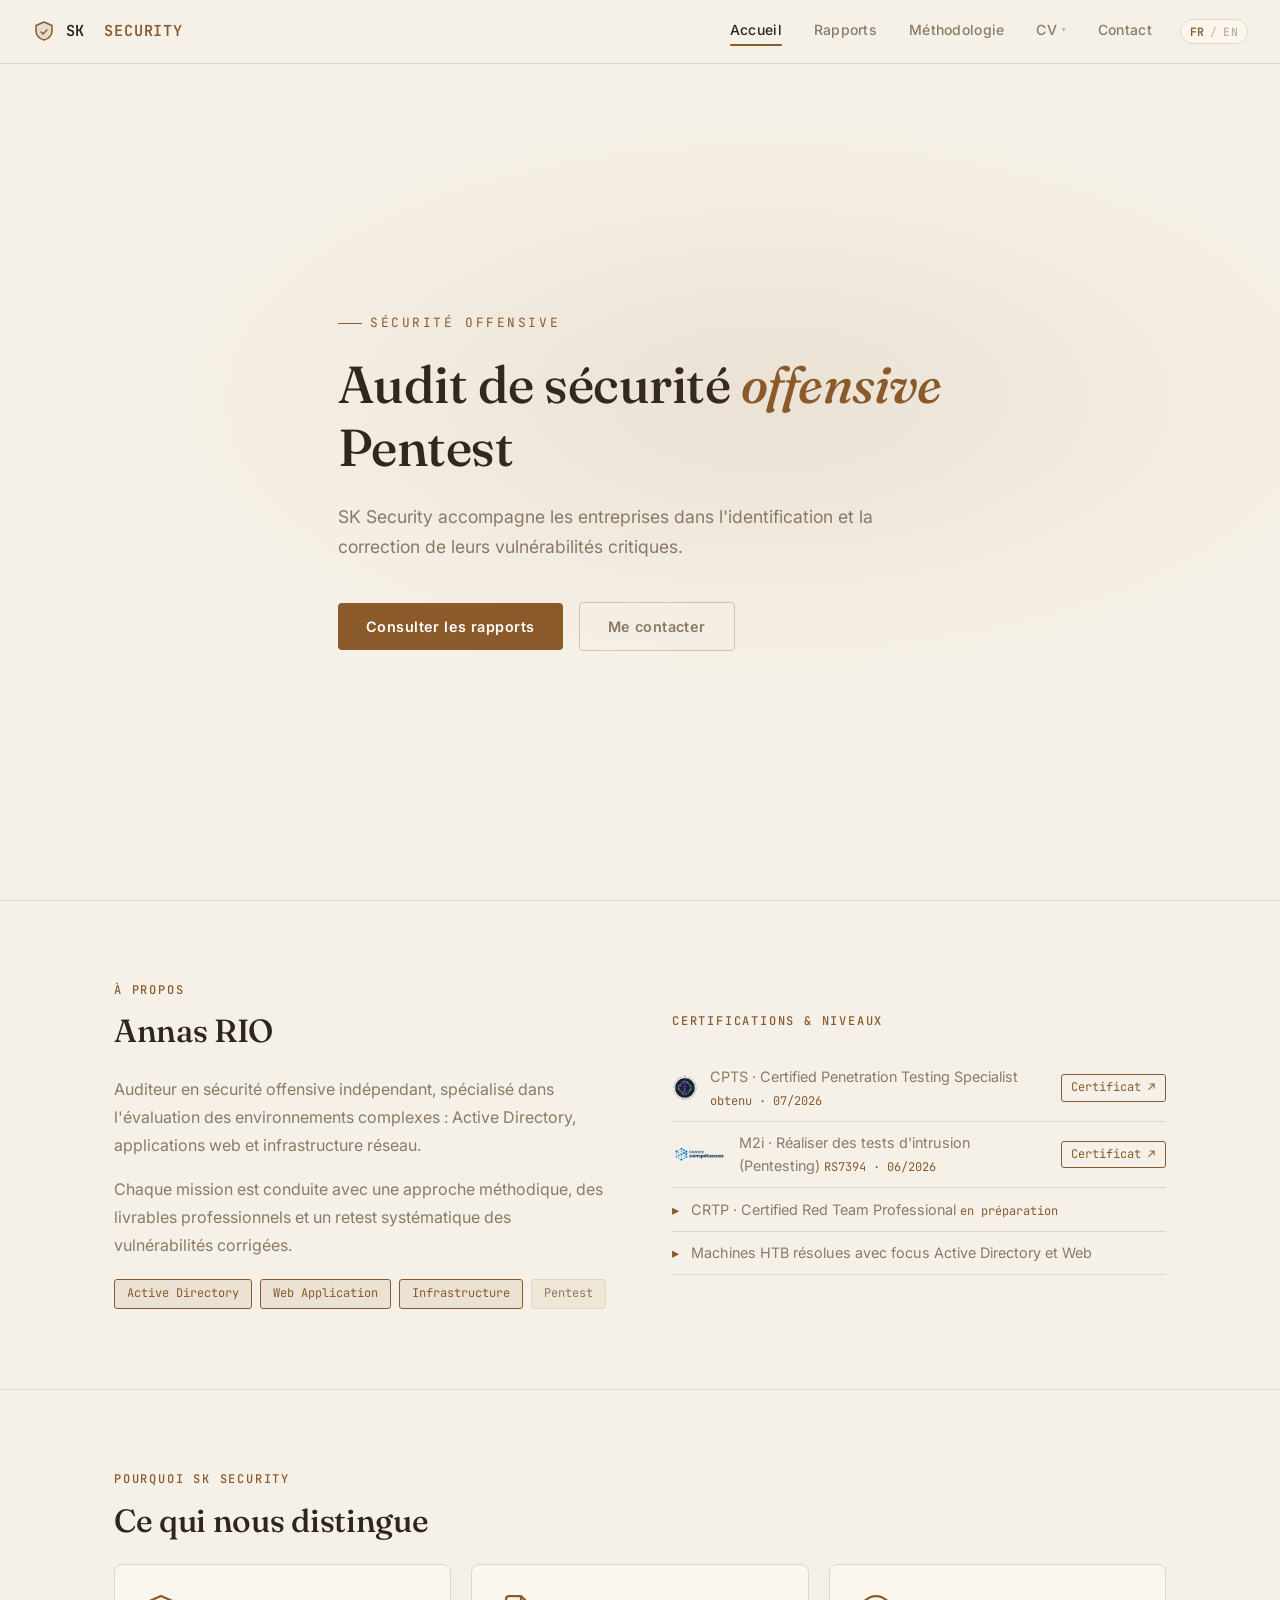
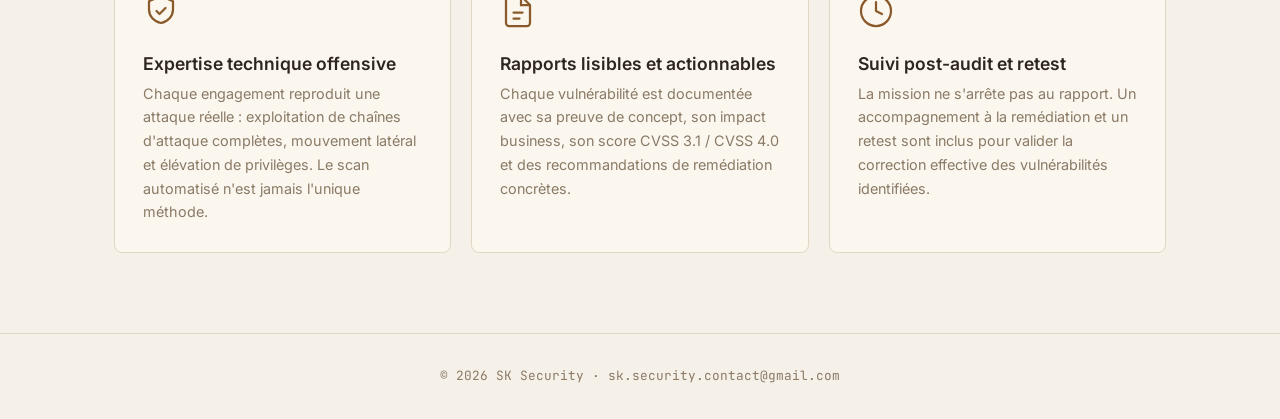
==== commit ed2093f1: "CV: replace old PDF with FR/EN choice dropdown - Remove CV_ANNAS_PENTESTfinal.pdf - Add CV_Annas_Rio" ====
--- a/index.html
+++ b/index.html
@@ -45,7 +45,13 @@
       <li><a href="index.html" data-i18n="nav.home">Accueil</a></li>
       <li><a href="reports.html" data-i18n="nav.reports">Rapports</a></li>
       <li><a href="methodology.html" data-i18n="nav.methodology">Méthodologie</a></li>
-      <li><a href="CV_ANNAS_PENTESTfinal.pdf" target="_blank" rel="noopener" data-i18n="nav.cv">CV</a></li>
+      <li class="cv-dropdown">
+        <button class="cv-drop-btn" data-i18n="nav.cv" aria-haspopup="true" aria-expanded="false">CV</button>
+        <ul class="cv-menu" role="menu">
+          <li><a href="CV_Annas_Rio_FR.pdf" target="_blank" rel="noopener"><span class="cv-flag">FR</span> <span data-i18n="cv.fr">Français</span></a></li>
+          <li><a href="CV_Annas_Rio_EN.pdf" target="_blank" rel="noopener"><span class="cv-flag">EN</span> <span data-i18n="cv.en">English</span></a></li>
+        </ul>
+      </li>
       <li><a href="contact.html" data-i18n="nav.contact">Contact</a></li>
     </ul>
 
--- a/css/style.css
+++ b/css/style.css
@@ -71,6 +71,41 @@
   margin-top: 2px;
 }
 
+/* CV dropdown (FR / EN choice) */
+.cv-dropdown { position: relative; }
+.cv-drop-btn {
+  display: inline-flex; align-items: center; gap: .3rem;
+  background: none; border: none; cursor: pointer;
+  font: inherit; font-size: .875rem; font-weight: 500;
+  color: var(--text-muted); letter-spacing: .02em;
+  transition: color .2s;
+}
+.cv-drop-btn::after { content: '▾'; font-size: .55em; opacity: .55; transition: transform .2s; }
+.cv-drop-btn:hover, .cv-dropdown.open .cv-drop-btn { color: var(--text); }
+.cv-dropdown.open .cv-drop-btn::after { transform: rotate(180deg); }
+.cv-menu {
+  position: absolute; top: calc(100% + 8px); left: 50%;
+  transform: translateX(-50%) translateY(-6px);
+  list-style: none; margin: 0; padding: .4rem; min-width: 170px;
+  background: var(--bg-card); border: 1px solid var(--border);
+  border-radius: 10px; box-shadow: 0 10px 30px rgba(0,0,0,.28);
+  opacity: 0; visibility: hidden; pointer-events: none;
+  transition: opacity .18s ease, transform .18s ease;
+  z-index: 60;
+}
+.cv-dropdown:hover .cv-menu,
+.cv-dropdown.open .cv-menu {
+  opacity: 1; visibility: visible; pointer-events: auto;
+  transform: translateX(-50%) translateY(0);
+}
+.cv-menu a {
+  display: block; padding: .5rem .8rem; border-radius: 7px;
+  font-size: .85rem; font-weight: 500; color: var(--text-muted);
+  white-space: nowrap; transition: color .15s, background .15s;
+}
+.cv-menu a:hover { color: var(--text); background: var(--bg); }
+.cv-menu .cv-flag { opacity: .6; margin-right: .4rem; }
+
 /* language toggle */
 .lang-toggle {
   display: inline-flex; align-items: center; gap: .35rem;
@@ -111,12 +146,20 @@
     max-height: 0; overflow: hidden;
     transition: max-height .3s ease;
   }
-  .nav-links.open { max-height: 320px; }
+  .nav-links.open { max-height: 360px; }
   .nav-links li a {
     display: block; padding: .9rem 2rem;
     border-bottom: 1px solid var(--border);
     font-size: 1rem;
   }
+  .cv-drop-btn { padding: .9rem 2rem; width: 100%; justify-content: flex-start; }
+  .cv-menu {
+    position: static; transform: none; min-width: 0;
+    box-shadow: none; border: none; padding: 0 0 .4rem 1.5rem;
+    opacity: 1; visibility: visible; pointer-events: auto;
+  }
+  .cv-dropdown:not(.open) .cv-menu { display: none; }
+  .cv-menu a { padding: .7rem 2rem; border-bottom: 1px solid var(--border); }
 }
 
 /* ─── LAYOUT ──────────────────────────────────────────────────────────────── */
